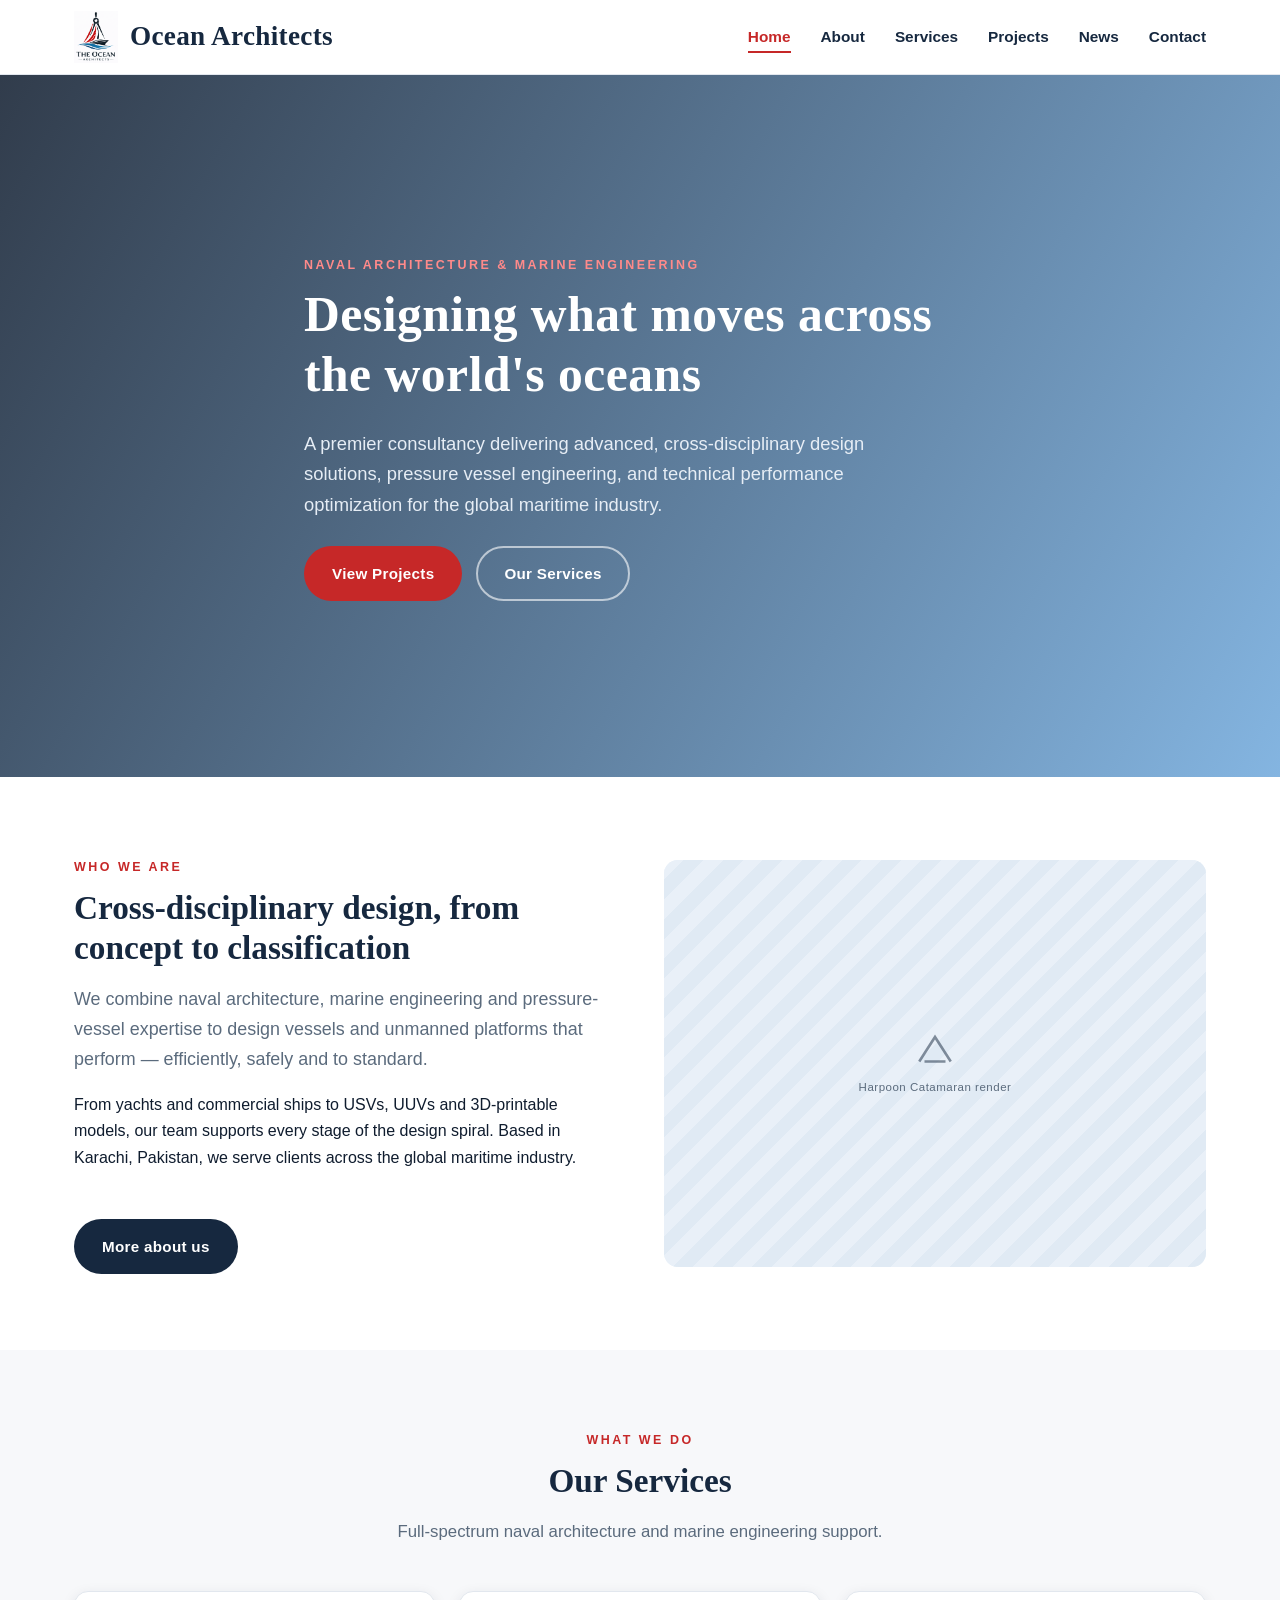
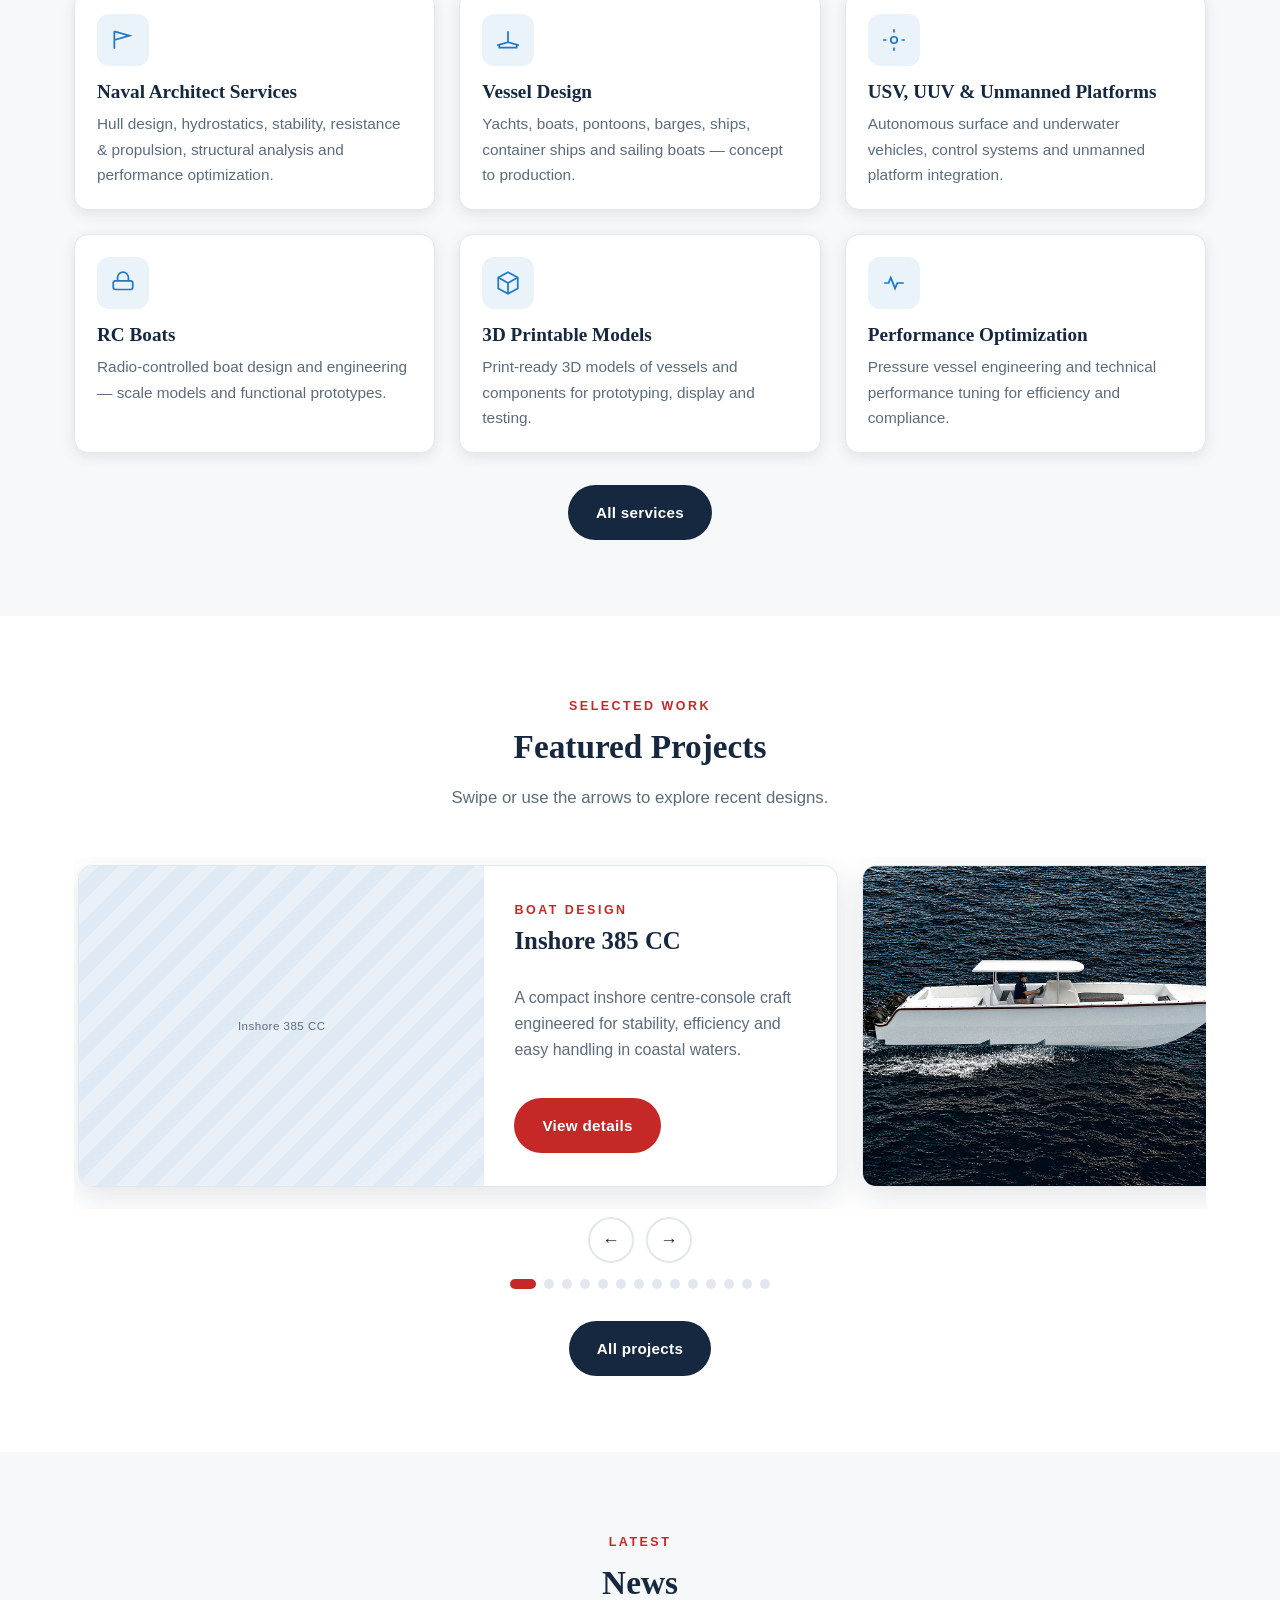
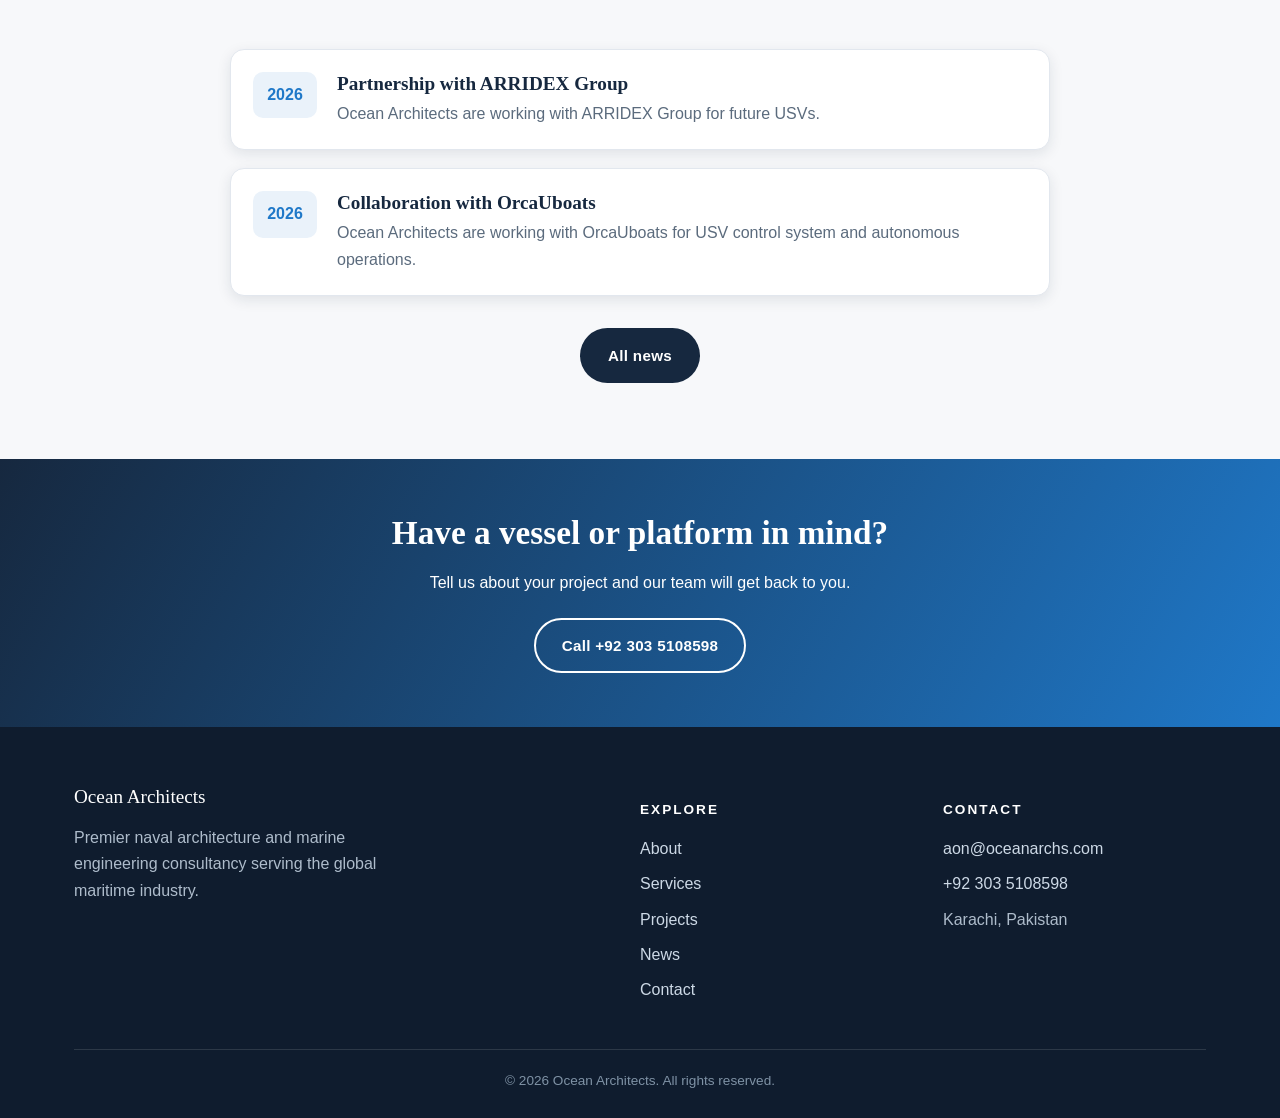
==== index.html @ 5f46f569 "Add files via upload" ====
<!DOCTYPE html>
<html lang="en">
<head>
<meta charset="UTF-8">
<meta name="viewport" content="width=device-width, initial-scale=1.0">
<title>Ocean Architects — Naval Architecture &amp; Marine Engineering</title>
<meta name="description" content="Ocean Architects is a premier naval architecture and marine engineering consultancy delivering advanced, cross-disciplinary design solutions for the global maritime industry.">
<link rel="stylesheet" href="css/style.css">
<style>
  /* Hero background render — swap for any image path you like */
  .hero { --hero-img: url('20m Yacht/prespective render.png'); }
</style>
</head>
<body>

<!-- ===== Header ===== -->
<header class="site-header">
  <div class="container nav">
    <a class="nav__brand" href="index.html">
      <img src="logo2.png" alt="Ocean Architects logo" onerror="this.style.display='none'">
      <span class="brand-text">Ocean Architects</span>
    </a>
    <button class="nav__toggle" aria-label="Menu"><span></span><span></span><span></span></button>
    <ul class="nav__links">
      <li><a href="index.html" class="active">Home</a></li>
      <li><a href="about.html">About</a></li>
      <li><a href="services.html">Services</a></li>
      <li><a href="projects.html">Projects</a></li>
      <li><a href="news.html">News</a></li>
      <li><a href="contact.html">Contact</a></li>
    </ul>
  </div>
</header>

<!-- ===== Hero ===== -->
<section class="hero">
  <div class="container hero__inner">
    <span class="eyebrow" style="color:#ff8a8a;">Naval Architecture &amp; Marine Engineering</span>
    <h1>Designing what moves across the world's oceans</h1>
    <p>A premier consultancy delivering advanced, cross-disciplinary design solutions, pressure vessel engineering, and technical performance optimization for the global maritime industry.</p>
    <div class="btns">
      <a href="projects.html" class="btn btn--red">View Projects</a>
      <a href="services.html" class="btn btn--ghost">Our Services</a>
    </div>
  </div>
</section>

<!-- ===== Intro / About teaser ===== -->
<section class="section">
  <div class="container">
    <div class="grid grid--2" style="align-items:center; gap:48px;">
      <div>
        <span class="eyebrow">Who we are</span>
        <h2>Cross-disciplinary design, from concept to classification</h2>
        <p class="lead">We combine naval architecture, marine engineering and pressure-vessel expertise to design vessels and unmanned platforms that perform — efficiently, safely and to standard.</p>
        <p>From yachts and commercial ships to USVs, UUVs and 3D-printable models, our team supports every stage of the design spiral. Based in Karachi, Pakistan, we serve clients across the global maritime industry.</p>
        <a href="about.html" class="btn btn--navy mt-32">More about us</a>
      </div>
      <div class="img-frame" style="border-radius:var(--radius); aspect-ratio:4/3;">
        <div class="ph">
          <svg viewBox="0 0 24 24" fill="none" stroke="currentColor" stroke-width="1.5"><path d="M3 18l9-14 9 14M6 18h12"/></svg>
          <small>Harpoon Catamaran render</small>
        </div>
        <img src="Harpoon Catamaran Boat/Render.png" alt="Ocean Architects design work" onerror="this.style.display='none'">
      </div>
    </div>
  </div>
</section>

<!-- ===== Services teaser ===== -->
<section class="section section--tint">
  <div class="container">
    <div class="section-head">
      <span class="eyebrow">What we do</span>
      <h2>Our Services</h2>
      <p>Full-spectrum naval architecture and marine engineering support.</p>
    </div>
    <div class="grid grid--3">
      <div class="card"><div class="card__body">
        <div class="card__icon"><svg viewBox="0 0 24 24" fill="none" stroke="currentColor" stroke-width="1.6"><path d="M4 4v16M4 4l14 4-14 4"/></svg></div>
        <h3>Naval Architect Services</h3>
        <p>Hull design, hydrostatics, stability, resistance &amp; propulsion, structural analysis and performance optimization.</p>
      </div></div>
      <div class="card"><div class="card__body">
        <div class="card__icon"><svg viewBox="0 0 24 24" fill="none" stroke="currentColor" stroke-width="1.6"><path d="M2 17l10-3 10 3M4 17v2h16v-2M12 4v10"/></svg></div>
        <h3>Vessel Design</h3>
        <p>Yachts, boats, pontoons, barges, ships, container ships and sailing boats — concept to production.</p>
      </div></div>
      <div class="card"><div class="card__body">
        <div class="card__icon"><svg viewBox="0 0 24 24" fill="none" stroke="currentColor" stroke-width="1.6"><circle cx="12" cy="12" r="3"/><path d="M12 2v3M12 19v3M2 12h3M19 12h3"/></svg></div>
        <h3>USV, UUV &amp; Unmanned Platforms</h3>
        <p>Autonomous surface and underwater vehicles, control systems and unmanned platform integration.</p>
      </div></div>
      <div class="card"><div class="card__body">
        <div class="card__icon"><svg viewBox="0 0 24 24" fill="none" stroke="currentColor" stroke-width="1.6"><rect x="3" y="10" width="18" height="8" rx="2"/><path d="M7 10V7a5 5 0 0110 0v3"/></svg></div>
        <h3>RC Boats</h3>
        <p>Radio-controlled boat design and engineering — scale models and functional prototypes.</p>
      </div></div>
      <div class="card"><div class="card__body">
        <div class="card__icon"><svg viewBox="0 0 24 24" fill="none" stroke="currentColor" stroke-width="1.6"><path d="M12 2l9 5v10l-9 5-9-5V7z"/><path d="M12 12l9-5M12 12v10M12 12L3 7"/></svg></div>
        <h3>3D Printable Models</h3>
        <p>Print-ready 3D models of vessels and components for prototyping, display and testing.</p>
      </div></div>
      <div class="card"><div class="card__body">
        <div class="card__icon"><svg viewBox="0 0 24 24" fill="none" stroke="currentColor" stroke-width="1.6"><path d="M3 12h4l2-5 4 10 2-5h6"/></svg></div>
        <h3>Performance Optimization</h3>
        <p>Pressure vessel engineering and technical performance tuning for efficiency and compliance.</p>
      </div></div>
    </div>
    <div class="center mt-32"><a href="services.html" class="btn btn--navy">All services</a></div>
  </div>
</section>

<!-- ===== Projects swipe carousel ===== -->
<section class="section" id="projects">
  <div class="container">
    <div class="section-head">
      <span class="eyebrow">Selected work</span>
      <h2>Featured Projects</h2>
      <p>Swipe or use the arrows to explore recent designs.</p>
    </div>

    <div class="carousel">
      <div class="carousel__track" id="carousel-track"><!-- projects injected by JS --></div>

      <div class="carousel__btns">
        <button class="carousel__btn carousel__btn--prev" aria-label="Previous">&#8592;</button>
        <button class="carousel__btn carousel__btn--next" aria-label="Next">&#8594;</button>
      </div>
      <div class="carousel__dots"></div>
    </div>

    <div class="center mt-32"><a href="projects.html" class="btn btn--navy">All projects</a></div>
  </div>
</section>

<!-- ===== News teaser ===== -->
<section class="section section--tint">
  <div class="container">
    <div class="section-head">
      <span class="eyebrow">Latest</span>
      <h2>News</h2>
    </div>
    <div style="max-width:820px; margin:0 auto;">
      <div class="news-item">
        <div class="tag">2026</div>
        <div><h3>Partnership with ARRIDEX Group</h3>
        <p>Ocean Architects are working with ARRIDEX Group for future USVs.</p></div>
      </div>
      <div class="news-item">
        <div class="tag">2026</div>
        <div><h3>Collaboration with OrcaUboats</h3>
        <p>Ocean Architects are working with OrcaUboats for USV control system and autonomous operations.</p></div>
      </div>
      <div class="center mt-32"><a href="news.html" class="btn btn--navy">All news</a></div>
    </div>
  </div>
</section>

<!-- ===== Contact band ===== -->
<section class="contact-band">
  <div class="container">
    <h2>Have a vessel or platform in mind?</h2>
    <p style="max-width:560px; margin:0 auto 22px;">Tell us about your project and our team will get back to you.</p>
    <a href="tel:+923035108598" class="btn btn--ghost">Call +92 303 5108598</a>
  </div>
</section>

<!-- ===== Footer ===== -->
<footer class="site-footer">
  <div class="container">
    <div class="footer-grid">
      <div>
        <div class="brand-text">Ocean Architects</div>
        <p style="margin-top:12px; max-width:320px;">Premier naval architecture and marine engineering consultancy serving the global maritime industry.</p>
      </div>
      <div>
        <h4>Explore</h4>
        <ul>
          <li><a href="about.html">About</a></li>
          <li><a href="services.html">Services</a></li>
          <li><a href="projects.html">Projects</a></li>
          <li><a href="news.html">News</a></li>
          <li><a href="contact.html">Contact</a></li>
        </ul>
      </div>
      <div>
        <h4>Contact</h4>
        <ul>
          <li><a href="mailto:aon@oceanarchs.com">aon@oceanarchs.com</a></li>
          <li><a href="tel:+923035108598">+92 303 5108598</a></li>
          <li>Karachi, Pakistan</li>
        </ul>
      </div>
    </div>
    <div class="footer-bottom">© 2026 Ocean Architects. All rights reserved.</div>
  </div>
</footer>

<script src="js/projects-data.js"></script>
<script src="js/main.js"></script>
</body>
</html>
---- css/style.css ----
/* ==========================================================================
   Ocean Architects — shared stylesheet
   Nautical palette pulled from the logo: navy, red, ocean blue.
   ========================================================================== */

:root {
  --navy:        #16283f;
  --navy-2:      #1f3350;
  --ink:         #0f1c2e;
  --red:         #c62828;
  --red-dark:    #9e1f1f;
  --blue:        #1f78c8;
  --blue-2:      #2f9adf;
  --sky:         #eaf2fa;
  --paper:       #f7f8fa;
  --white:       #ffffff;
  --muted:       #5b6b7d;
  --line:        #e2e7ee;
  --shadow:      0 10px 30px rgba(16, 40, 63, 0.12);
  --shadow-sm:   0 4px 14px rgba(16, 40, 63, 0.10);
  --radius:      14px;
  --max:         1180px;
  --font:        "Segoe UI", "Helvetica Neue", Arial, sans-serif;
  --serif:       Georgia, "Times New Roman", serif;
}

* { box-sizing: border-box; }

html { scroll-behavior: smooth; }

body {
  margin: 0;
  font-family: var(--font);
  color: var(--ink);
  background: var(--white);
  line-height: 1.65;
  -webkit-font-smoothing: antialiased;
}

img { max-width: 100%; display: block; }

a { color: var(--blue); text-decoration: none; }
a:hover { color: var(--red); }

h1, h2, h3 { font-family: var(--serif); color: var(--navy); line-height: 1.2; margin: 0 0 .5em; }
h1 { font-size: clamp(2rem, 4vw, 3.1rem); letter-spacing: .5px; }
h2 { font-size: clamp(1.5rem, 2.6vw, 2.1rem); }
h3 { font-size: 1.2rem; }

.container { max-width: var(--max); margin: 0 auto; padding: 0 24px; }

.section { padding: 76px 0; }
.section--tint { background: var(--paper); }
.section--navy { background: var(--navy); color: #dbe4ee; }
.section--navy h2, .section--navy h3 { color: #fff; }

.eyebrow {
  display: inline-block;
  font-family: var(--font);
  font-size: .78rem;
  font-weight: 700;
  letter-spacing: 2.5px;
  text-transform: uppercase;
  color: var(--red);
  margin-bottom: 10px;
}
.section-head { max-width: 720px; margin: 0 auto 46px; text-align: center; }
.section-head p { color: var(--muted); font-size: 1.05rem; }

/* ---------- Buttons ---------- */
.btn {
  display: inline-block;
  padding: 13px 26px;
  border-radius: 40px;
  font-weight: 600;
  font-size: .95rem;
  letter-spacing: .3px;
  cursor: pointer;
  border: 2px solid transparent;
  transition: transform .15s ease, background .2s ease, color .2s ease;
}
.btn:hover { transform: translateY(-2px); }
.btn--red   { background: var(--red); color: #fff; }
.btn--red:hover { background: var(--red-dark); color: #fff; }
.btn--ghost { background: transparent; color: #fff; border-color: rgba(255,255,255,.6); }
.btn--ghost:hover { background: #fff; color: var(--navy); }
.btn--navy  { background: var(--navy); color: #fff; }
.btn--navy:hover { background: var(--navy-2); color:#fff; }

/* ---------- Header / nav ---------- */
.site-header {
  position: sticky; top: 0; z-index: 50;
  background: rgba(255,255,255,.96);
  backdrop-filter: blur(8px);
  border-bottom: 1px solid var(--line);
}
.nav {
  display: flex; align-items: center; justify-content: space-between;
  height: 74px;
}
.nav__brand { display: flex; align-items: center; gap: 12px; }
.nav__brand img { height: 52px; width: auto; }
.nav__brand .brand-text { font-family: var(--serif); font-weight: 700; color: var(--navy); font-size: 1.7rem; line-height: 1; letter-spacing: .3px; }
@media (max-width: 480px){ .nav__brand .brand-text { font-size: 1.3rem; } }
.nav__links { display: flex; align-items: center; gap: 30px; list-style: none; margin: 0; padding: 0; }
.nav__links a { color: var(--navy); font-weight: 600; font-size: .96rem; padding: 6px 0; position: relative; }
.nav__links a::after {
  content:""; position:absolute; left:0; bottom:-2px; height:2px; width:0; background: var(--red); transition: width .2s ease;
}
.nav__links a:hover::after, .nav__links a.active::after { width:100%; }
.nav__links a.active { color: var(--red); }
.nav__toggle { display:none; background:none; border:0; cursor:pointer; padding:8px; }
.nav__toggle span { display:block; width:24px; height:2px; background: var(--navy); margin:5px 0; transition: .2s; }

@media (max-width: 860px) {
  .nav__toggle { display:block; }
  .nav__links {
    position: absolute; top: 74px; left:0; right:0;
    flex-direction: column; gap: 0; background:#fff;
    border-bottom: 1px solid var(--line);
    max-height: 0; overflow: hidden; transition: max-height .28s ease;
  }
  .nav__links.open { max-height: 340px; }
  .nav__links li { width:100%; text-align:center; }
  .nav__links a { display:block; padding: 15px; border-top: 1px solid var(--line); }
}

/* ---------- Hero ---------- */
.hero {
  position: relative;
  min-height: 78vh;
  display: flex; align-items: center;
  color: #fff;
  background: linear-gradient(120deg, rgba(15,28,46,.86), rgba(31,120,200,.55)), var(--hero-img, linear-gradient(120deg,#16283f,#1f78c8));
  background-size: cover; background-position: center;
}
.hero__inner { max-width: 720px; }
.hero h1 { color:#fff; }
.hero p { font-size: 1.15rem; color: #e6edf5; max-width: 600px; }
.hero .btns { margin-top: 26px; display:flex; gap:14px; flex-wrap:wrap; }

.page-hero {
  background: linear-gradient(120deg, rgba(15,28,46,.92), rgba(31,120,200,.72));
  color:#fff; padding: 70px 0 60px; text-align:center;
}
.page-hero h1 { color:#fff; margin-bottom:.2em; }
.page-hero p { color:#e2ebf4; max-width:640px; margin:0 auto; }
.breadcrumb { font-size:.85rem; color:#b9c8d8; margin-top:14px; }
.breadcrumb a { color:#fff; }

/* ---------- Image with fallback placeholder ---------- */
.img-frame { position: relative; overflow: hidden; background: var(--sky); min-height:180px; }
.img-frame img { position: relative; z-index:1; width:100%; height:100%; object-fit: cover; }
.ph {
  position:absolute; inset:0; z-index:0;
  display:flex; align-items:center; justify-content:center; flex-direction:column;
  width:100%; height:100%; min-height:180px;
  background: repeating-linear-gradient(135deg, #e9f0f8 0 14px, #e0eaf4 14px 28px);
  color: var(--navy); text-align:center; gap:6px; padding:16px;
}
.ph svg { width:42px; height:42px; opacity:.5; }
.ph small { font-size:.72rem; color: var(--muted); letter-spacing:.5px; }

/* ---------- Services grid ---------- */
.grid { display:grid; gap: 24px; }
.grid--3 { grid-template-columns: repeat(3, 1fr); }
.grid--2 { grid-template-columns: repeat(2, 1fr); }
@media (max-width: 900px){ .grid--3 { grid-template-columns: repeat(2,1fr);} }
@media (max-width: 620px){ .grid--3, .grid--2 { grid-template-columns: 1fr; } }

.card {
  background:#fff; border:1px solid var(--line); border-radius: var(--radius);
  overflow:hidden; box-shadow: var(--shadow-sm); transition: transform .18s ease, box-shadow .18s ease;
}
.card:hover { transform: translateY(-5px); box-shadow: var(--shadow); }
.card__body { padding: 22px; }
.card__body h3 { margin-bottom: 8px; }
.card__body p { color: var(--muted); margin:0; font-size:.96rem; }
.card__icon {
  width:52px; height:52px; border-radius:12px; display:flex; align-items:center; justify-content:center;
  background: var(--sky); color: var(--blue); margin-bottom:14px;
}
.card__icon svg { width:26px; height:26px; }
.card .img-frame { aspect-ratio: 16/10; }

/* ---------- Projects carousel (swipe) ---------- */
.carousel { position: relative; }
.carousel__track {
  display: flex; gap: 24px;
  overflow-x: auto; scroll-snap-type: x mandatory;
  scroll-behavior: smooth; padding: 8px 4px 22px;
  -ms-overflow-style: none; scrollbar-width: none;
}
.carousel__track::-webkit-scrollbar { display: none; }
.slide {
  scroll-snap-align: center; flex: 0 0 clamp(280px, 82%, 760px);
}
.project-card {
  background:#fff; border-radius: var(--radius); overflow:hidden;
  box-shadow: var(--shadow); border:1px solid var(--line);
  display:grid; grid-template-columns: 1.15fr 1fr;
}
.project-card .img-frame { aspect-ratio: auto; min-height: 320px; }
.project-card__body { padding: 30px; display:flex; flex-direction:column; justify-content:center; }
.project-card__body .eyebrow { margin-bottom:6px; }
.project-card__body h3 { font-size: 1.55rem; }
.project-card__body ul { padding-left: 18px; margin: 10px 0 20px; color: var(--muted); }
.project-card__body ul li { margin-bottom: 4px; }
@media (max-width: 720px){
  .project-card { grid-template-columns: 1fr; }
  .project-card .img-frame { min-height: 220px; }
}

.carousel__btns { display:flex; gap:12px; justify-content:center; margin-top: 8px; }
.carousel__btn {
  width:46px; height:46px; border-radius:50%; border:2px solid var(--line);
  background:#fff; color: var(--navy); cursor:pointer; font-size:1.1rem;
  display:flex; align-items:center; justify-content:center; transition:.15s;
}
.carousel__btn:hover { background: var(--navy); color:#fff; border-color: var(--navy); }
.carousel__dots { display:flex; gap:8px; justify-content:center; margin-top:16px; }
.carousel__dots button { width:10px; height:10px; border-radius:50%; border:0; background: var(--line); cursor:pointer; padding:0; transition:.15s; }
.carousel__dots button.active { background: var(--red); width: 26px; border-radius: 6px; }

/* ---------- News ---------- */
.news-item {
  display:flex; gap:20px; align-items:flex-start;
  background:#fff; border:1px solid var(--line); border-radius: var(--radius);
  padding: 22px; box-shadow: var(--shadow-sm); margin-bottom:18px;
}
.news-item .tag {
  flex:0 0 auto; background: var(--sky); color: var(--blue);
  border-radius:10px; padding:10px 12px; font-weight:700; text-align:center; min-width:64px;
}
.news-item h3 { margin-bottom:6px; }
.news-item p { margin:0; color: var(--muted); }

/* ---------- Contact / footer ---------- */
.contact-band { background: linear-gradient(120deg, var(--navy), var(--blue)); color:#fff; text-align:center; padding: 54px 0; }
.contact-band h2 { color:#fff; }
.contact-band a.btn--ghost { border-color:#fff; }

.site-footer { background: var(--ink); color:#aebccb; padding: 54px 0 26px; }
.site-footer a { color:#cdd9e6; }
.footer-grid { display:grid; grid-template-columns: 2fr 1fr 1fr; gap: 40px; align-items: start; }
.site-footer .brand-text { color:#fff; font-family:var(--serif); font-size:1.2rem; }
.site-footer h4 { color:#fff; font-size:.85rem; letter-spacing:2px; text-transform:uppercase; margin-bottom:14px; }
.site-footer ul { list-style:none; padding:0; margin:0; }
.site-footer li { margin-bottom:9px; }
.footer-bottom { border-top:1px solid rgba(255,255,255,.12); margin-top:36px; padding-top:20px; font-size:.85rem; text-align:center; color:#7f92a5; }
@media (max-width: 720px){ .footer-grid { grid-template-columns: 1fr; gap:26px; } }

/* ---------- Utility ---------- */
.center { text-align:center; }
.mt-32 { margin-top: 32px; }
.lead { font-size: 1.12rem; color: var(--muted); }
.contact-list { list-style:none; padding:0; margin: 18px 0 0; }
.contact-list li { margin-bottom:12px; display:flex; gap:12px; align-items:center; }
.contact-list svg { width:20px; height:20px; color: var(--red); flex:0 0 auto; }

/* ---------- Projects page (JS-rendered) ---------- */
.proj-section { margin-bottom: 60px; scroll-margin-top: 90px; }
.proj-top {
  display:grid; grid-template-columns: 1.15fr 1fr; gap:0;
  background:#fff; border:1px solid var(--line); border-radius:var(--radius);
  overflow:hidden; box-shadow:var(--shadow-sm);
}
.proj-top .img-frame { min-height: 340px; cursor: zoom-in; }
.proj-top .body { padding: 34px; display:flex; flex-direction:column; justify-content:center; }
.proj-top .body h3 { font-size: 1.6rem; }
.proj-spec { list-style:none; padding:0; margin:14px 0 0; }
.proj-spec li { display:flex; justify-content:space-between; gap:12px; padding:9px 0; border-bottom:1px dashed var(--line); font-size:.95rem; }
.proj-spec li span:first-child { color:var(--muted); }
.proj-spec li span:last-child { font-weight:600; color:var(--navy); text-align:right; }
@media (max-width:760px){ .proj-top { grid-template-columns:1fr; } .proj-top .img-frame { min-height: 240px; } }

.proj-gallery { display:grid; grid-template-columns: repeat(auto-fill, minmax(150px, 1fr)); gap:12px; margin-top:16px; }
.proj-gallery .img-frame { aspect-ratio: 4/3; border-radius:10px; min-height:0; cursor: zoom-in; }
.proj-video { margin-top:16px; }
.proj-video video { width:100%; border-radius:var(--radius); background:#000; box-shadow:var(--shadow-sm); }

/* ---------- Lightbox ---------- */
.lightbox {
  position: fixed; inset:0; z-index:999; display:none;
  align-items:center; justify-content:center; padding:24px;
  background: rgba(9,18,30,.92);
}
.lightbox.open { display:flex; }
.lightbox img { max-width:92vw; max-height:88vh; border-radius:8px; box-shadow:0 20px 60px rgba(0,0,0,.5); }
.lightbox__close {
  position:absolute; top:18px; right:24px; width:46px; height:46px; border-radius:50%;
  background:rgba(255,255,255,.12); color:#fff; border:0; font-size:1.6rem; cursor:pointer;
}
.lightbox__close:hover { background:rgba(255,255,255,.25); }
.lightbox__nav {
  position:absolute; top:50%; transform:translateY(-50%); width:52px; height:52px; border-radius:50%;
  background:rgba(255,255,255,.12); color:#fff; border:0; font-size:1.6rem; cursor:pointer;
}
.lightbox__nav:hover { background:rgba(255,255,255,.25); }
.lightbox__nav--prev { left:20px; }
.lightbox__nav--next { right:20px; }

/* ---------- Contact form ---------- */
.contact-layout { display:grid; grid-template-columns: 1fr 1.2fr; gap:44px; align-items:start; }
@media (max-width:820px){ .contact-layout { grid-template-columns:1fr; gap:32px; } }
.form-field { margin-bottom:18px; }
.form-field label { display:block; font-weight:600; color:var(--navy); margin-bottom:6px; font-size:.92rem; }
.form-field input, .form-field textarea {
  width:100%; padding:13px 15px; border:1px solid var(--line); border-radius:10px;
  font-family:inherit; font-size:1rem; color:var(--ink); background:#fff; transition:border .15s;
}
.form-field input:focus, .form-field textarea:focus { outline:none; border-color:var(--blue); box-shadow:0 0 0 3px rgba(31,120,200,.12); }
.form-field textarea { min-height:150px; resize:vertical; }
.form-note { font-size:.85rem; color:var(--muted); margin-top:10px; }
.info-card { background:var(--paper); border:1px solid var(--line); border-radius:var(--radius); padding:28px; }
.info-card h3 { margin-bottom:16px; }
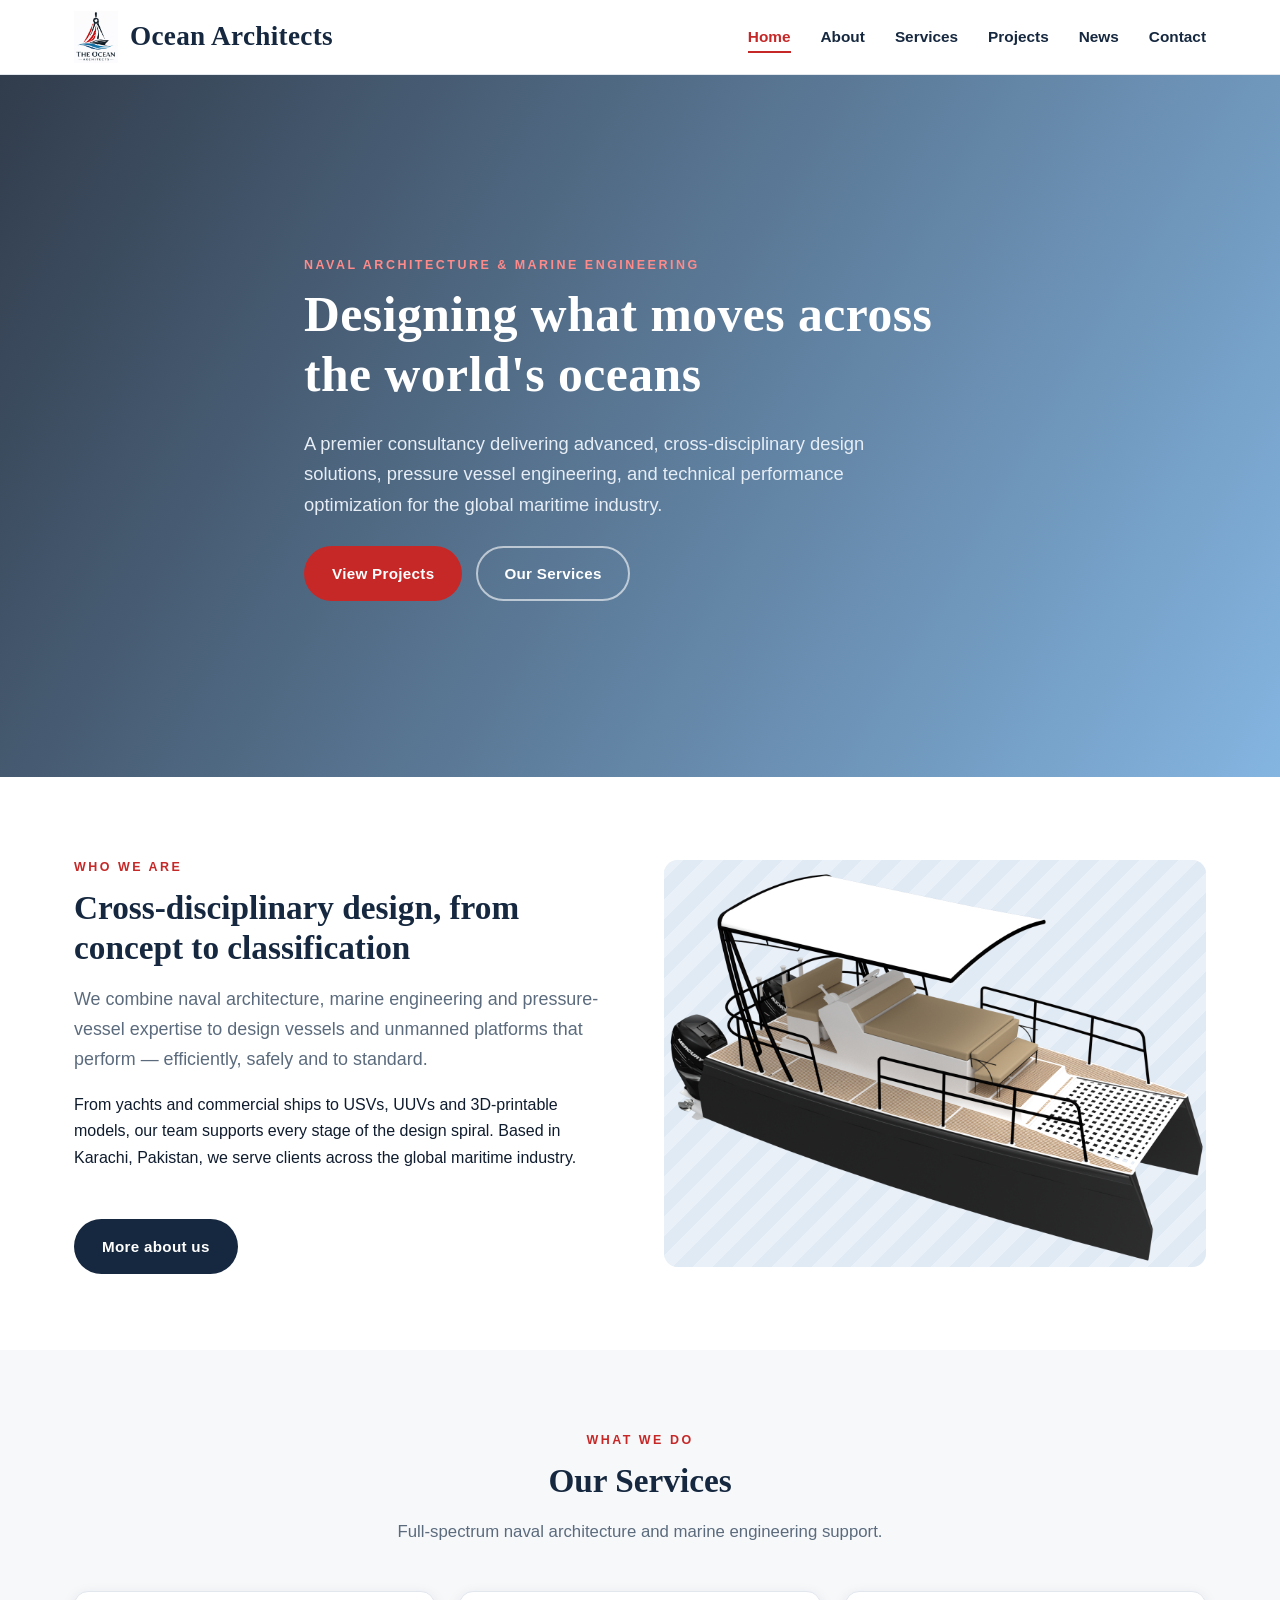
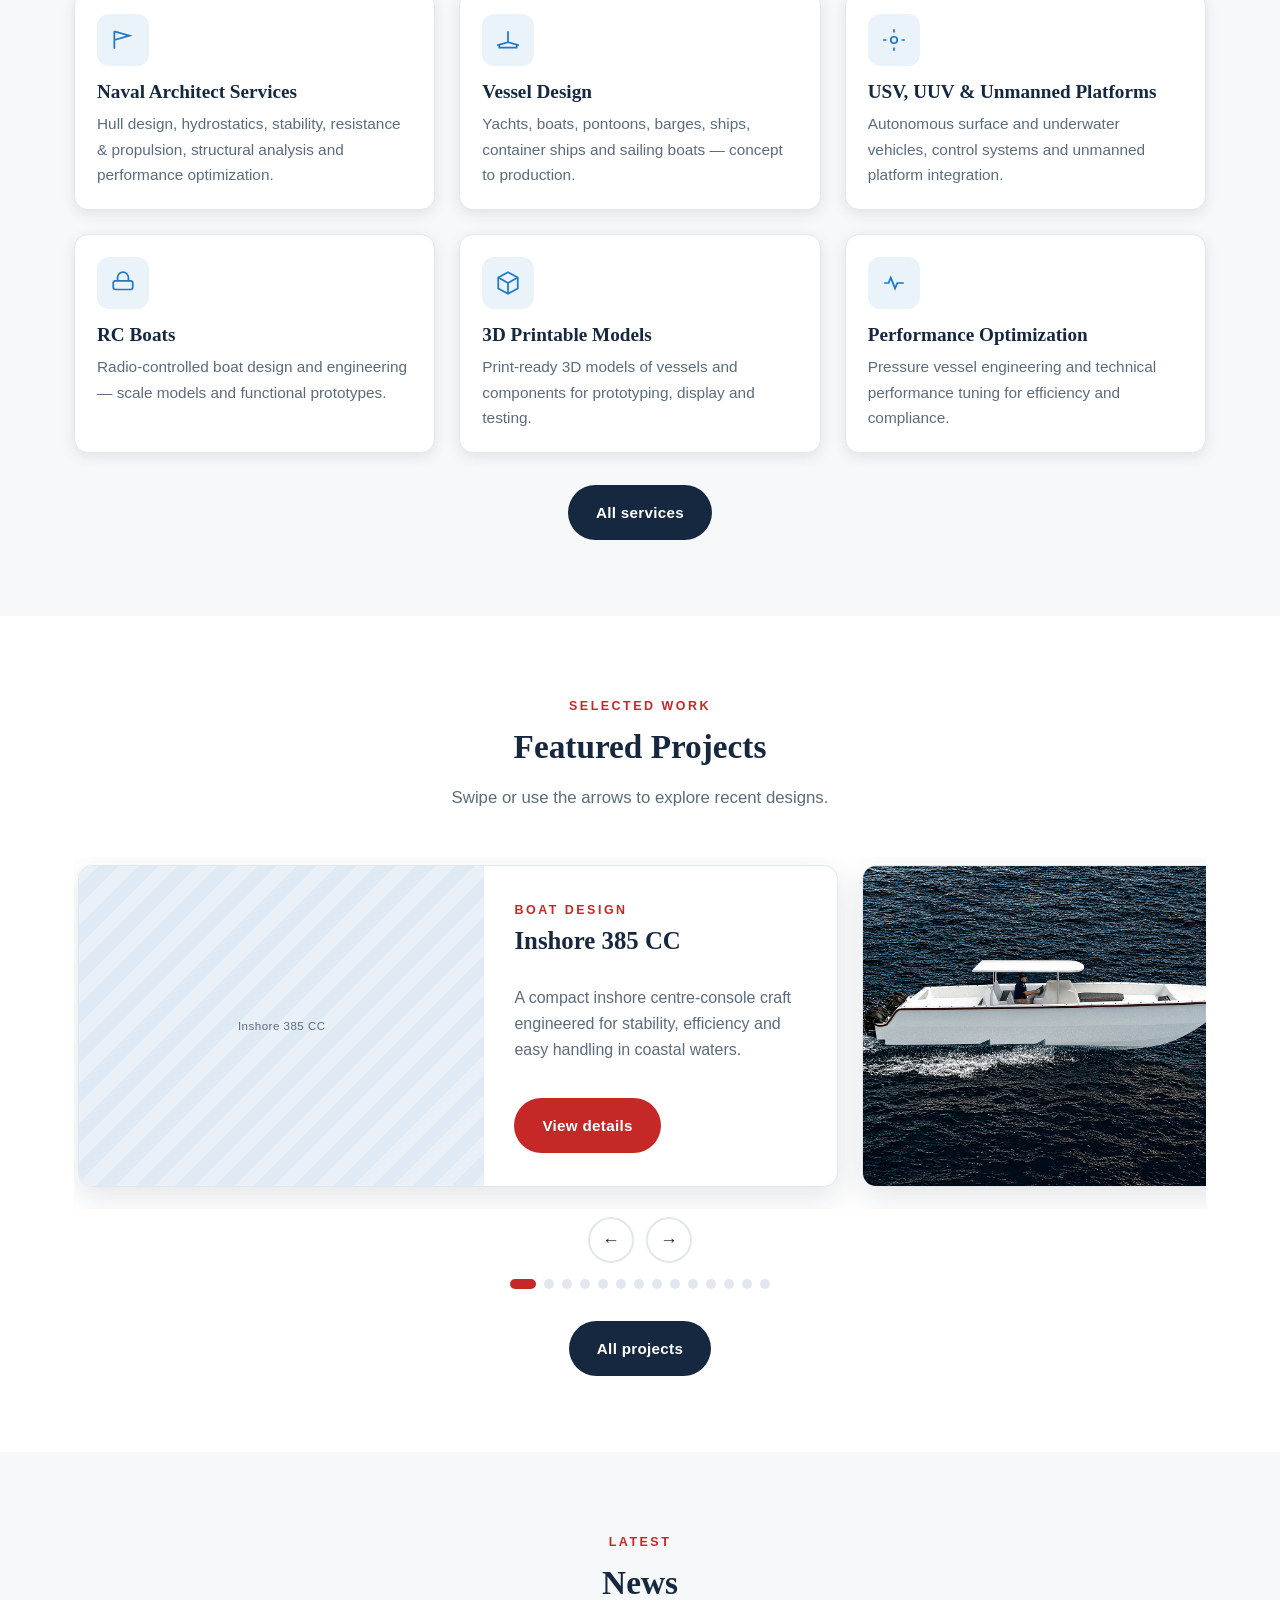
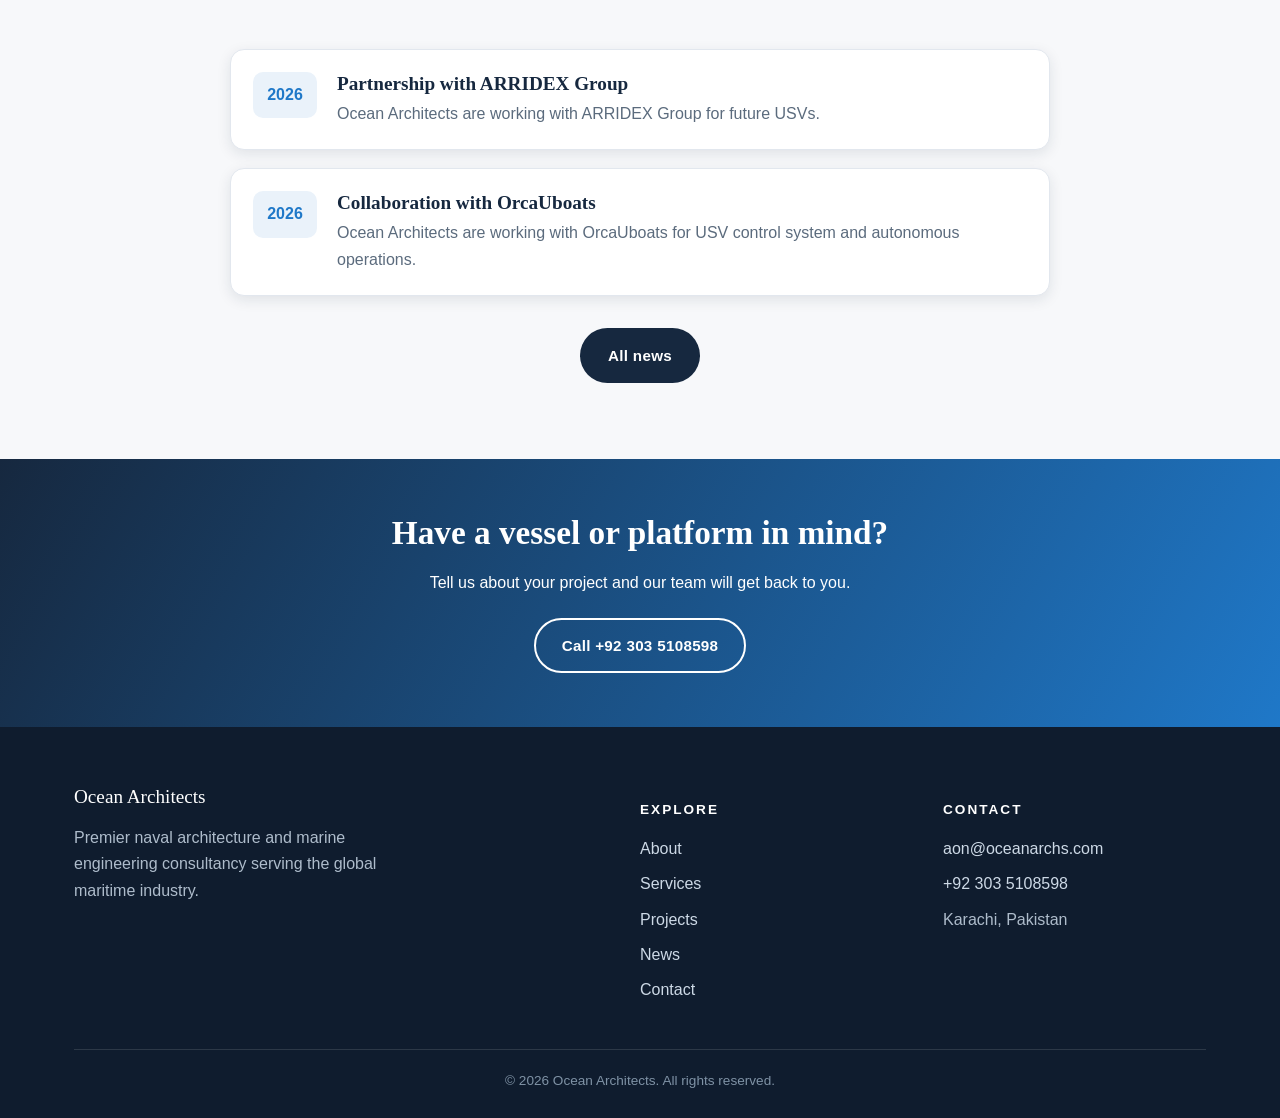
==== commit d347e083: "Updated" ====
--- a/index.html
+++ b/index.html
@@ -8,7 +8,7 @@
 <link rel="stylesheet" href="css/style.css">
 <style>
   /* Hero background render — swap for any image path you like */
-  .hero { --hero-img: url('20m Yacht/prespective render.png'); }
+  .hero { --hero-img: url('20m Yacht/image.png'); }
 </style>
 </head>
 <body>
@@ -61,7 +61,7 @@
           <svg viewBox="0 0 24 24" fill="none" stroke="currentColor" stroke-width="1.5"><path d="M3 18l9-14 9 14M6 18h12"/></svg>
           <small>Harpoon Catamaran render</small>
         </div>
-        <img src="Harpoon Catamaran Boat/Render.png" alt="Ocean Architects design work" onerror="this.style.display='none'">
+        <img src="Harpoon Catamaran Boat/Harpoon_006.png" alt="Ocean Architects design work" onerror="this.style.display='none'">
       </div>
     </div>
   </div>
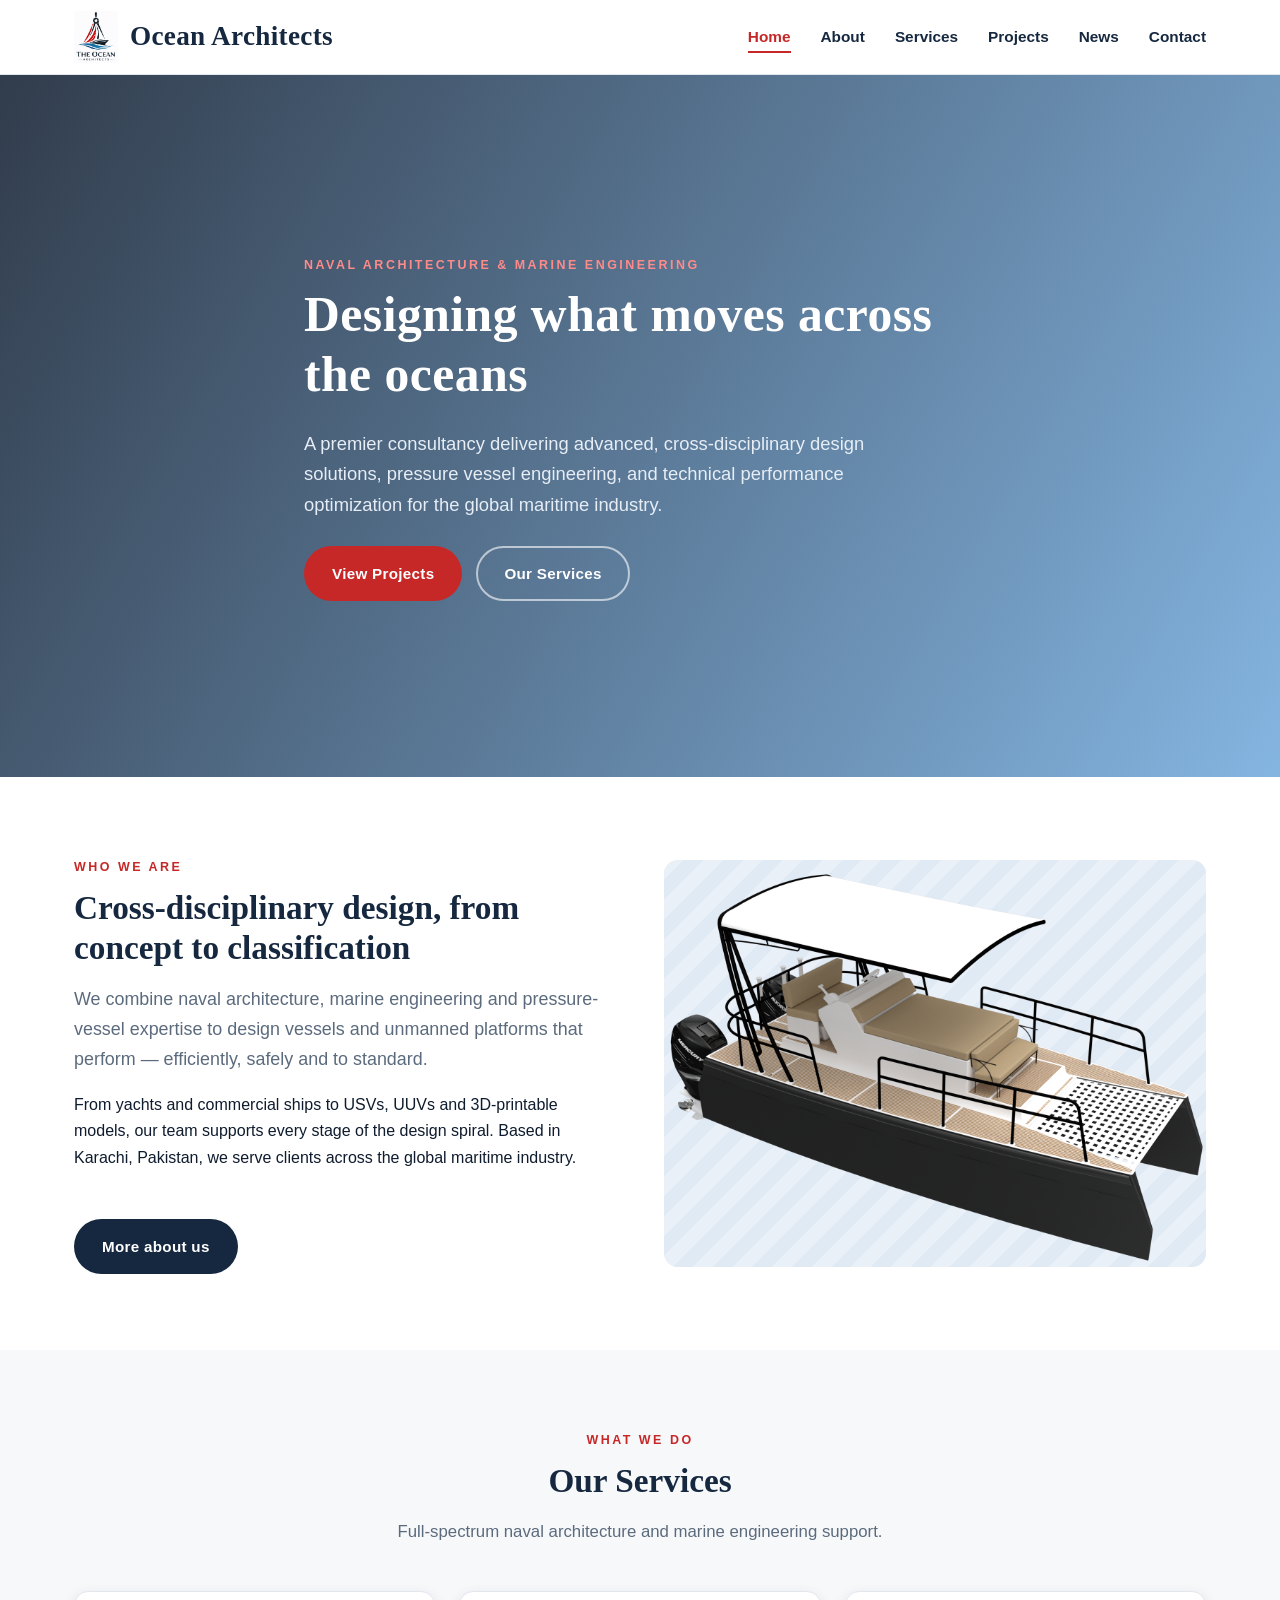
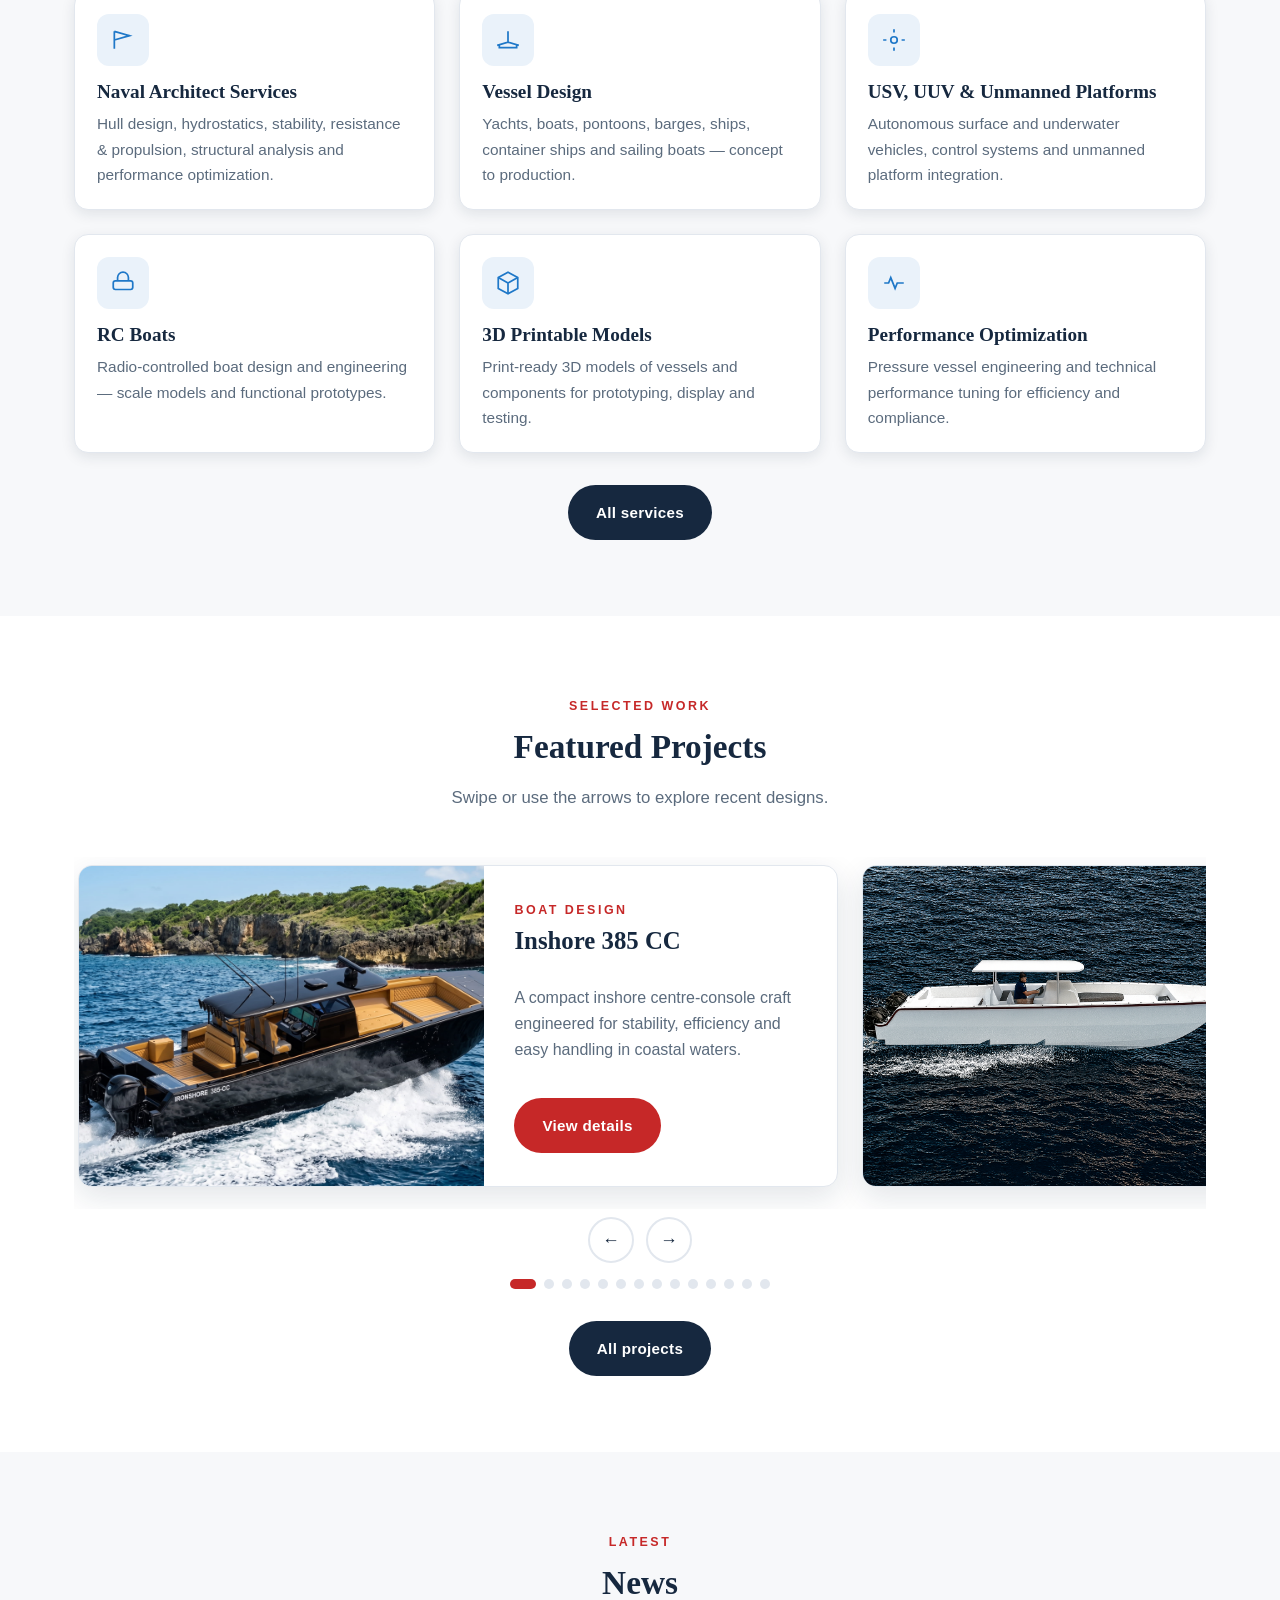
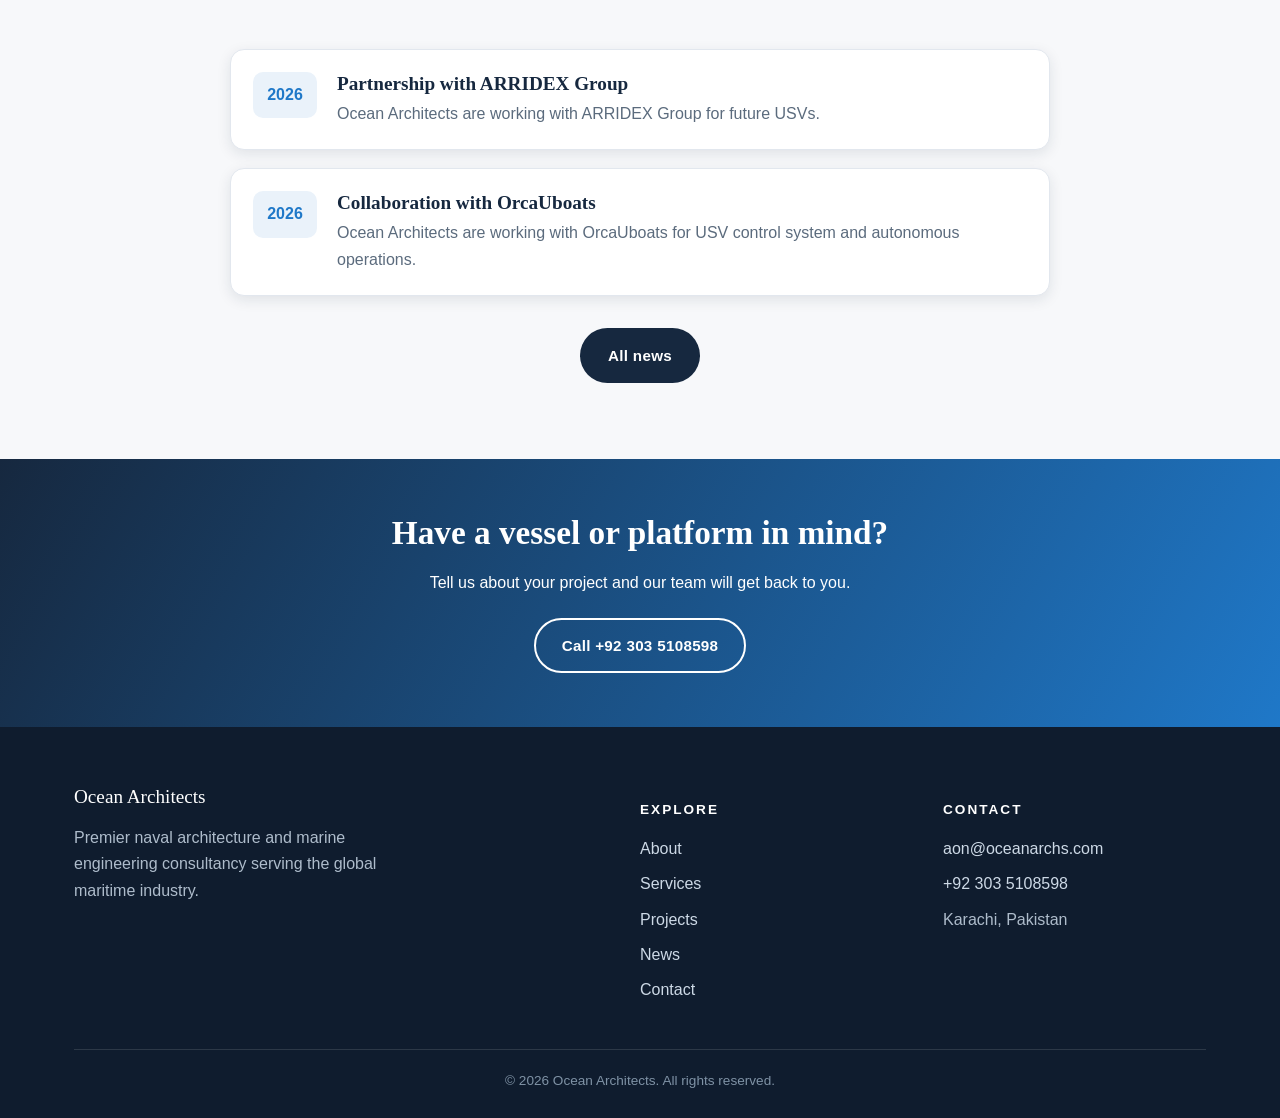
==== commit fde08fba: "world" ====
--- a/index.html
+++ b/index.html
@@ -36,7 +36,7 @@
 <section class="hero">
   <div class="container hero__inner">
     <span class="eyebrow" style="color:#ff8a8a;">Naval Architecture &amp; Marine Engineering</span>
-    <h1>Designing what moves across the world's oceans</h1>
+    <h1>Designing what moves across the oceans</h1>
     <p>A premier consultancy delivering advanced, cross-disciplinary design solutions, pressure vessel engineering, and technical performance optimization for the global maritime industry.</p>
     <div class="btns">
       <a href="projects.html" class="btn btn--red">View Projects</a>
--- a/css/style.css
+++ b/css/style.css
@@ -312,5 +312,11 @@
 .form-field input:focus, .form-field textarea:focus { outline:none; border-color:var(--blue); box-shadow:0 0 0 3px rgba(31,120,200,.12); }
 .form-field textarea { min-height:150px; resize:vertical; }
 .form-note { font-size:.85rem; color:var(--muted); margin-top:10px; }
+.form-status { font-size:.92rem; margin-top:12px; min-height:1.2em; }
+.form-status--ok { color:#1d7a3a; font-weight:600; }
+.form-status--error { color:var(--red); }
+.form-status a { color:inherit; text-decoration:underline; }
+.hp-field { position:absolute; left:-9999px; width:1px; height:1px; opacity:0; }
+#contact-form button[disabled] { opacity:.65; cursor:wait; transform:none; }
 .info-card { background:var(--paper); border:1px solid var(--line); border-radius:var(--radius); padding:28px; }
 .info-card h3 { margin-bottom:16px; }
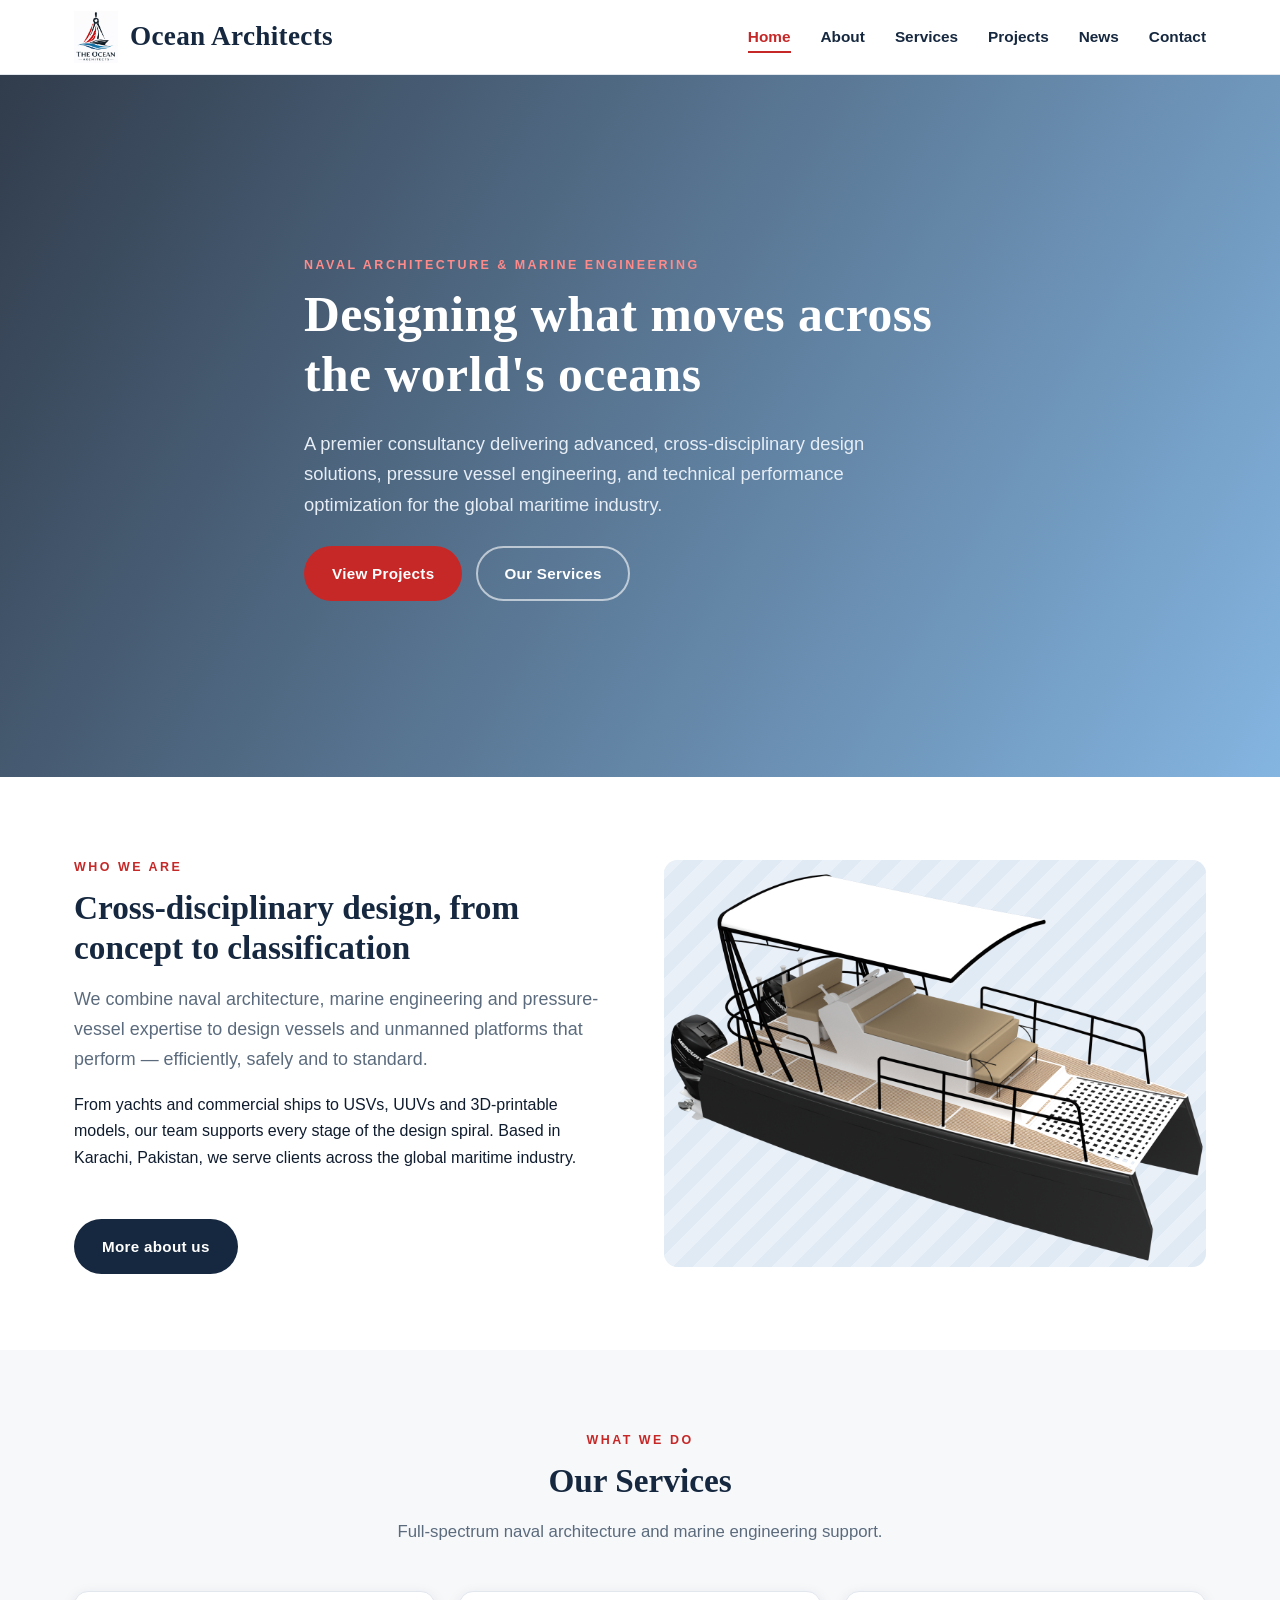
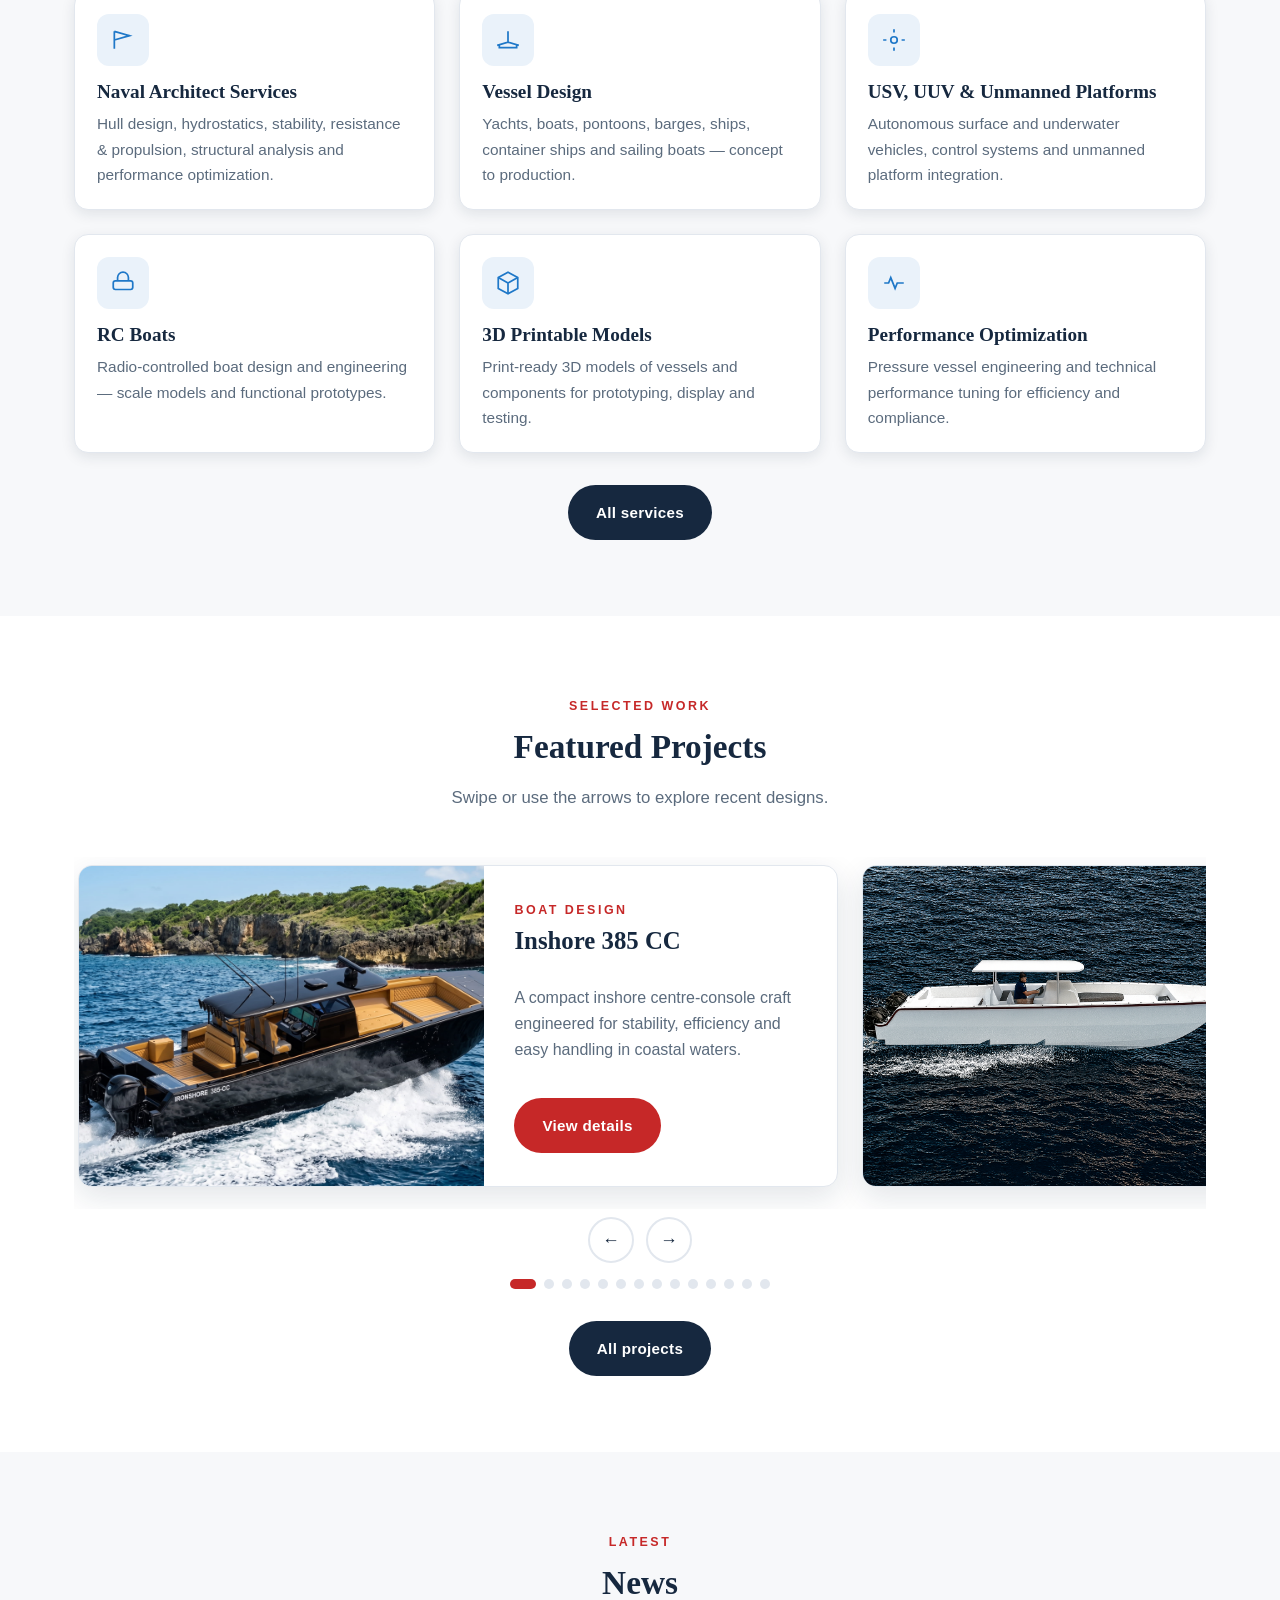
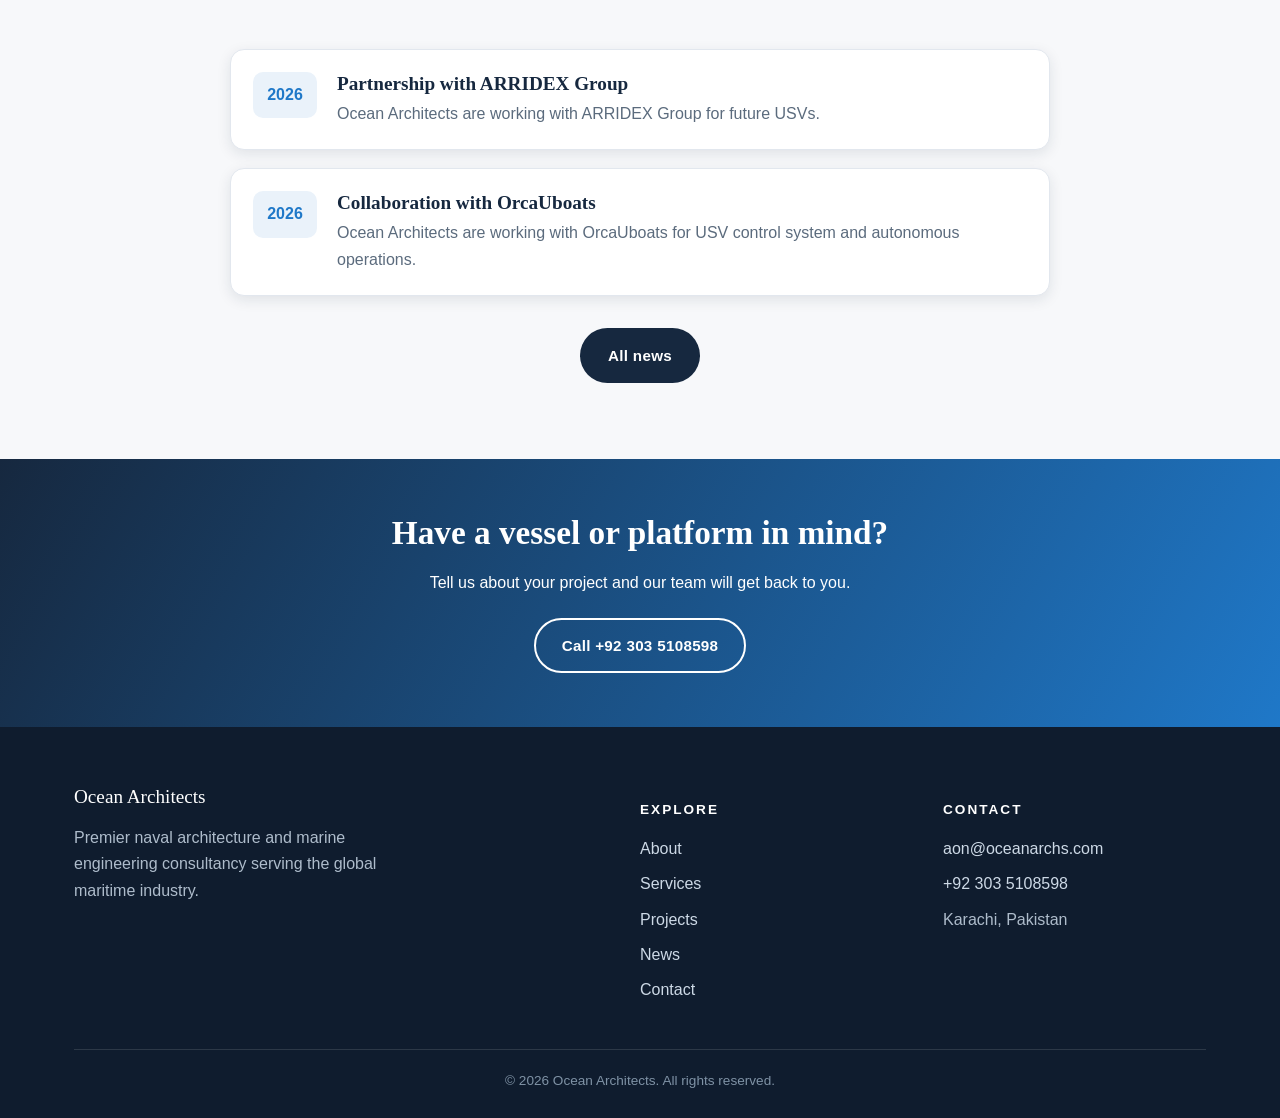
==== commit f68bdac2: "original" ====
--- a/index.html
+++ b/index.html
@@ -36,7 +36,7 @@
 <section class="hero">
   <div class="container hero__inner">
     <span class="eyebrow" style="color:#ff8a8a;">Naval Architecture &amp; Marine Engineering</span>
-    <h1>Designing what moves across the oceans</h1>
+    <h1>Designing what moves across the world's oceans</h1>
     <p>A premier consultancy delivering advanced, cross-disciplinary design solutions, pressure vessel engineering, and technical performance optimization for the global maritime industry.</p>
     <div class="btns">
       <a href="projects.html" class="btn btn--red">View Projects</a>
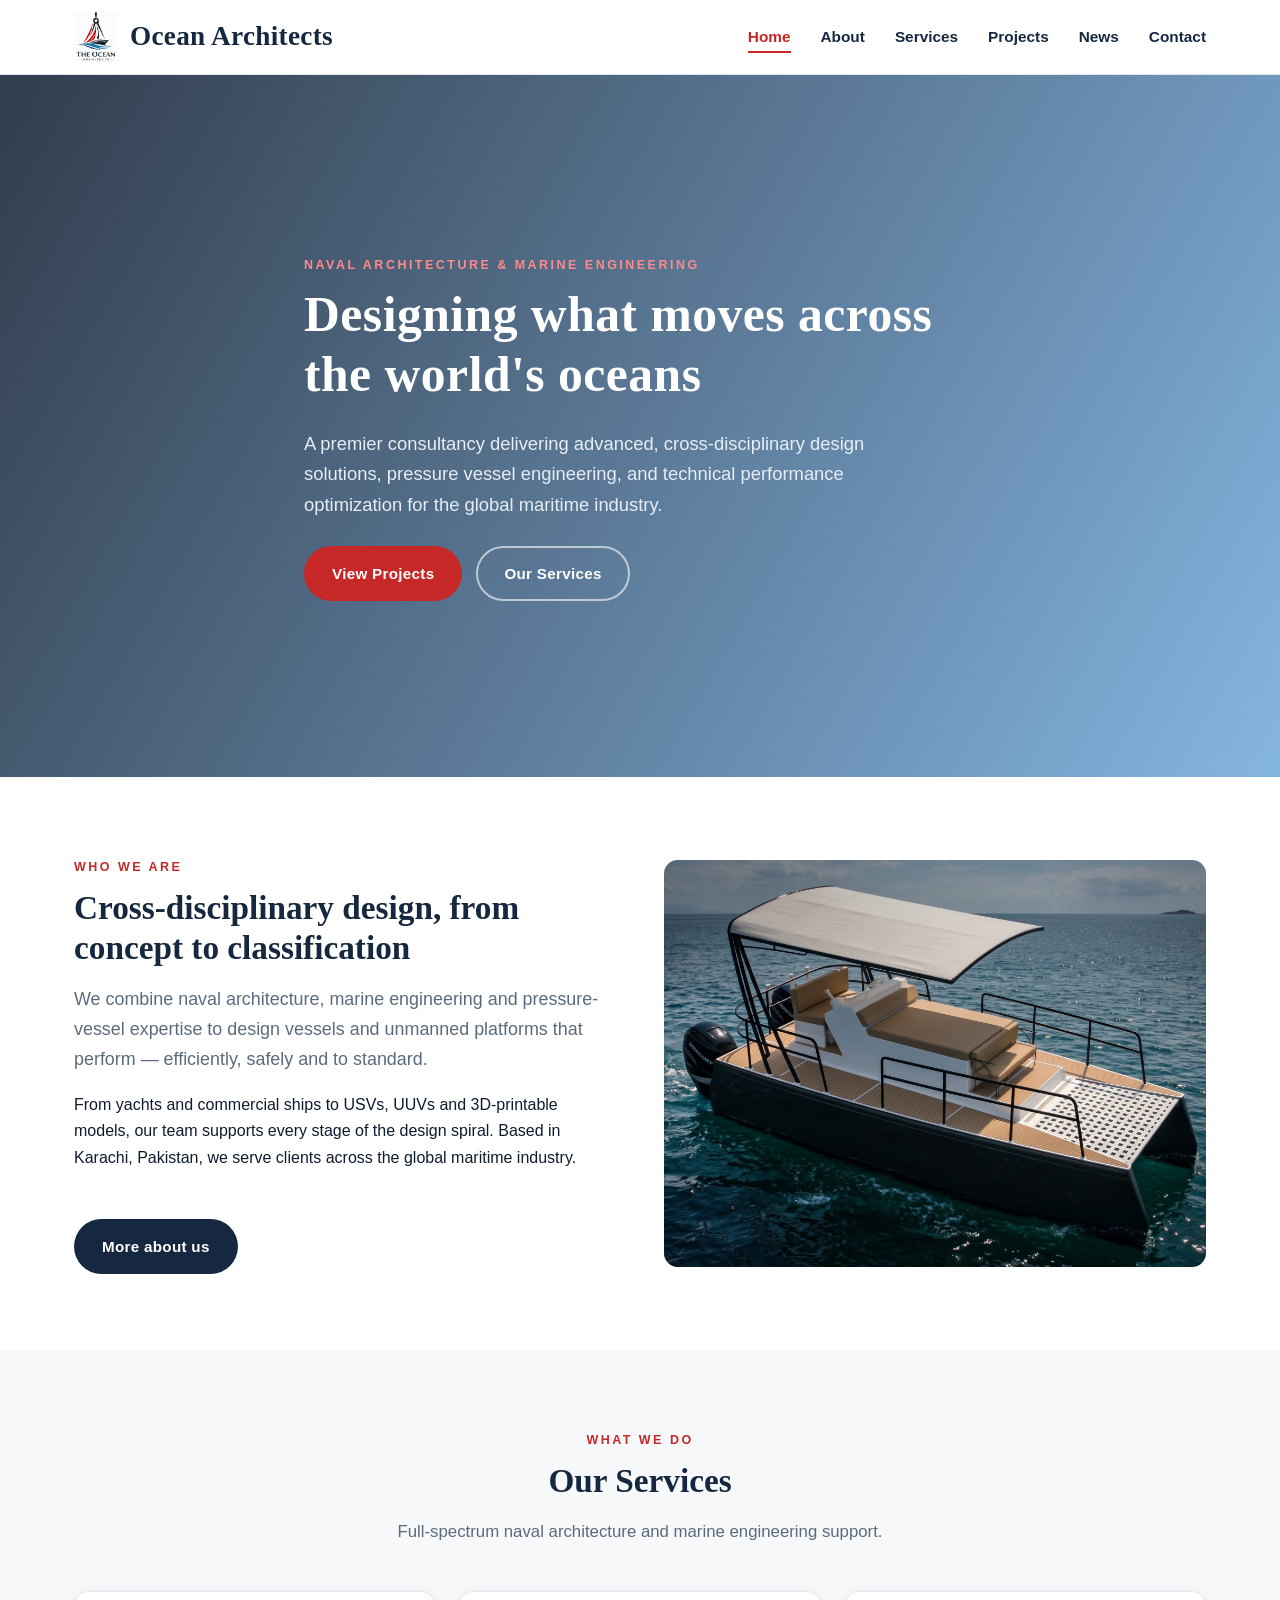
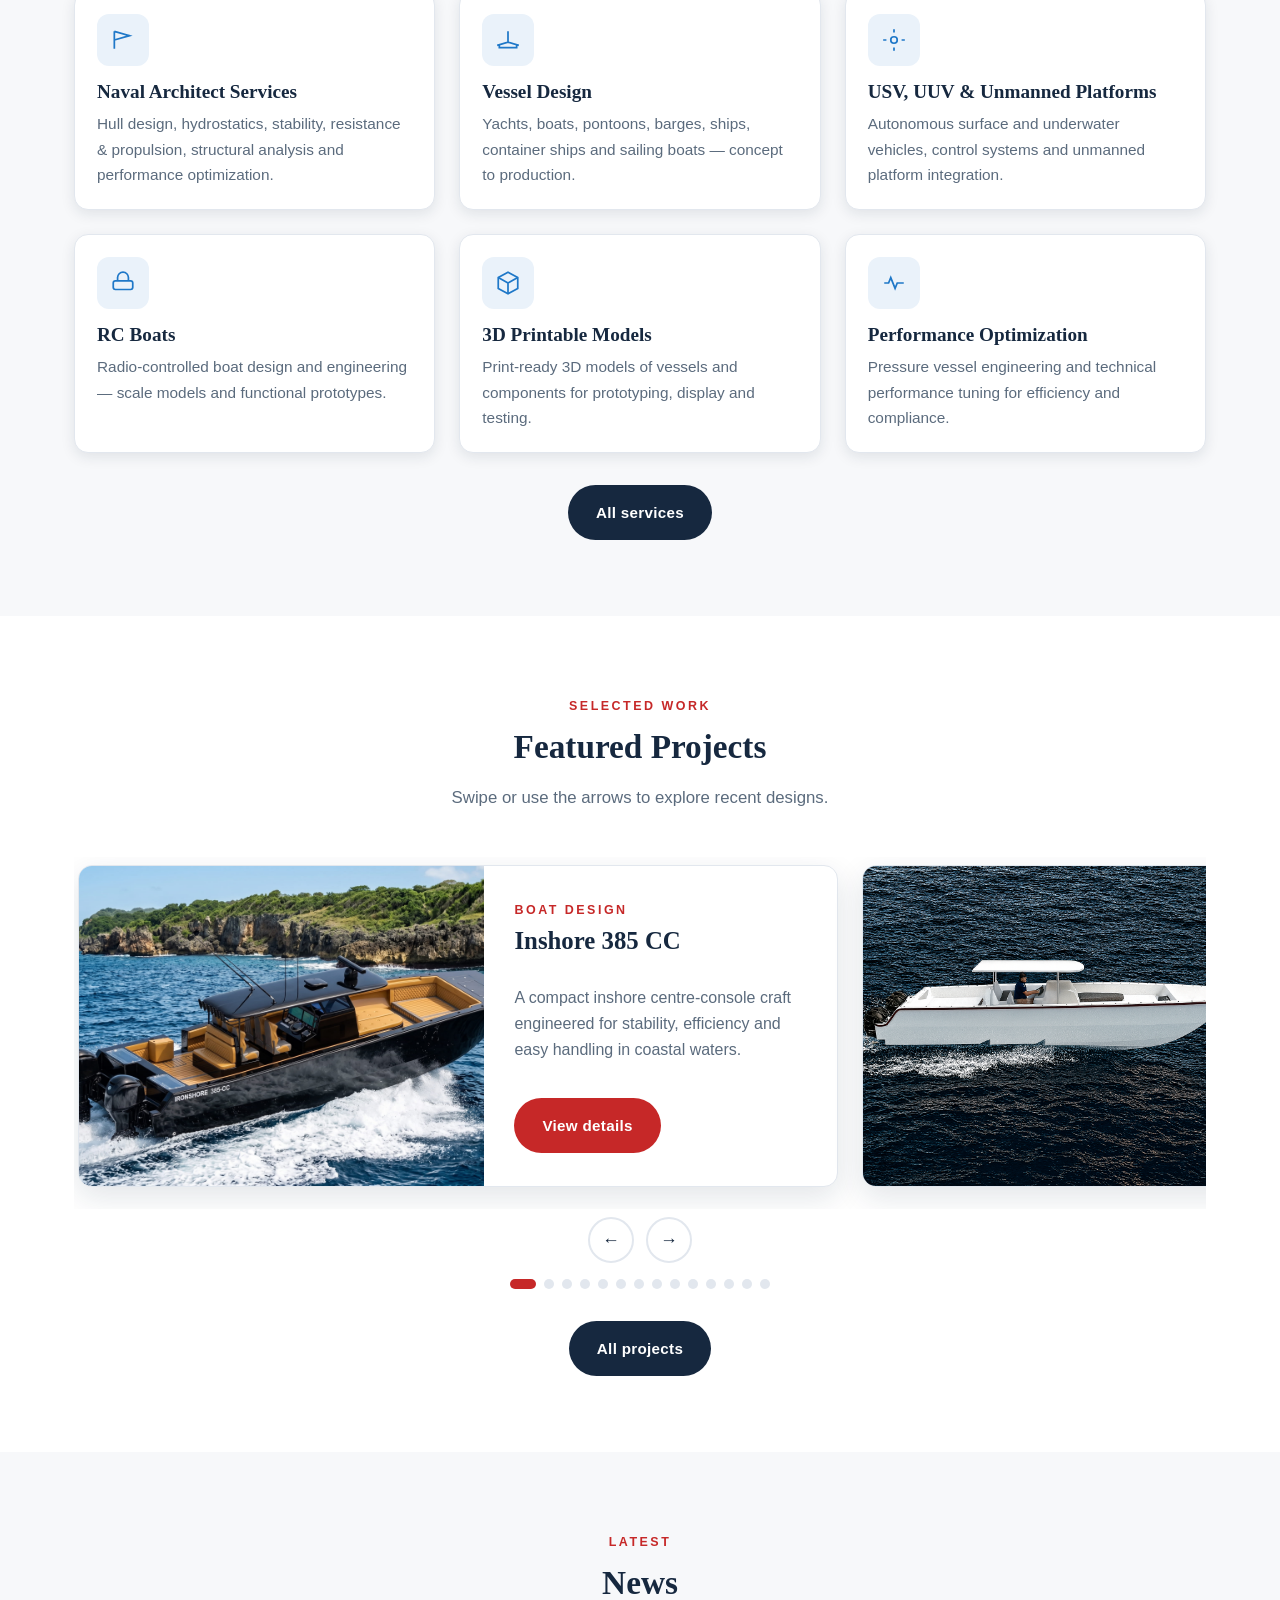
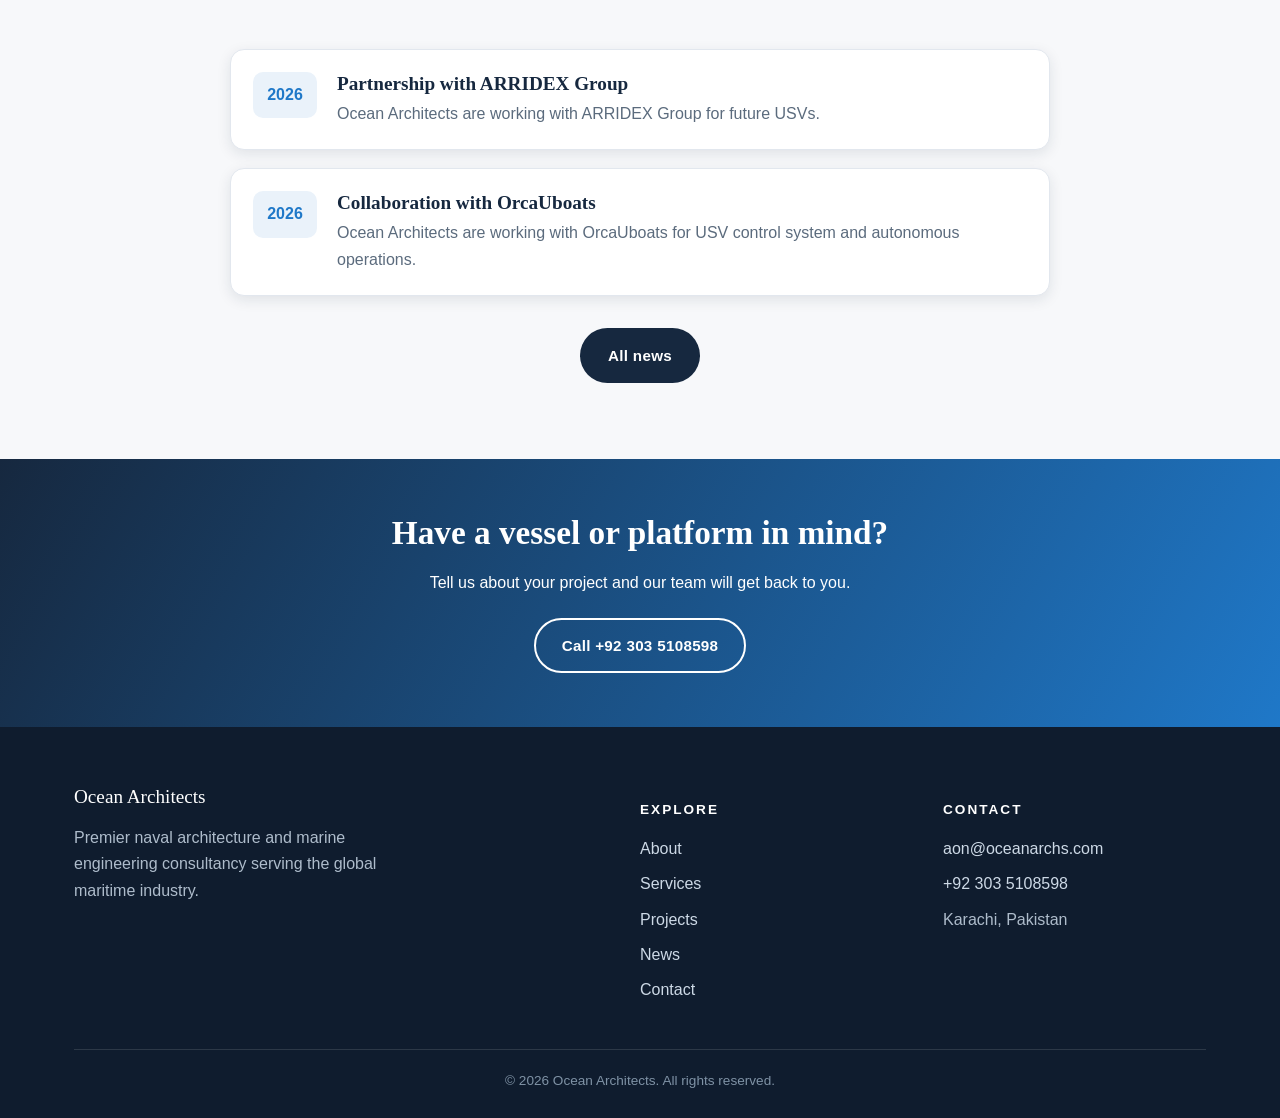
==== commit 4083984d: "Fix Harpoon image" ====
--- a/index.html
+++ b/index.html
@@ -61,7 +61,7 @@
           <svg viewBox="0 0 24 24" fill="none" stroke="currentColor" stroke-width="1.5"><path d="M3 18l9-14 9 14M6 18h12"/></svg>
           <small>Harpoon Catamaran render</small>
         </div>
-        <img src="Harpoon Catamaran Boat/Harpoon_006.png" alt="Ocean Architects design work" onerror="this.style.display='none'">
+        <img src="Harpoon Catamaran Boat/Harpoon_006.jpg" alt="Ocean Architects design work" onerror="this.style.display='none'">
       </div>
     </div>
   </div>
